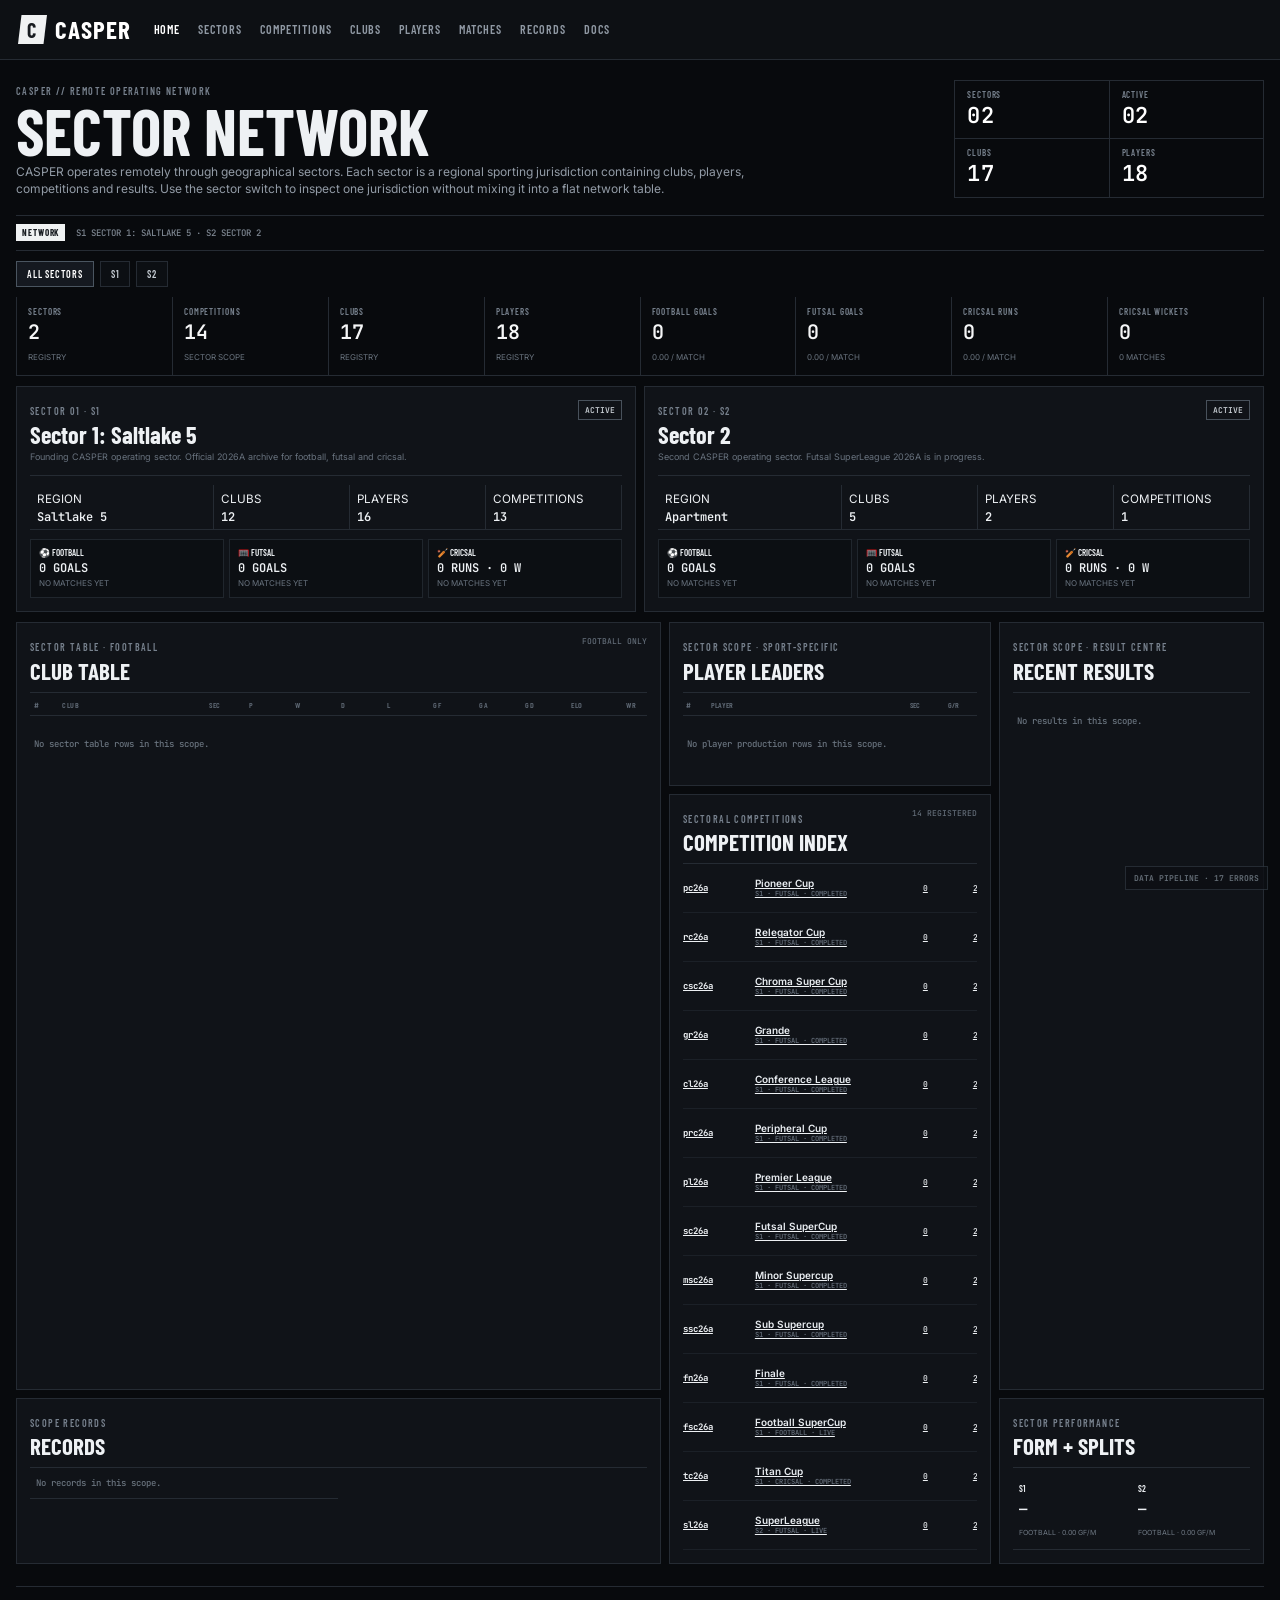
==== index.html @ 161b7ed0 "Fix 17 player-ID validation errors and parse official CSN competition blocks" ====
<!doctype html>
<html lang="en">
<head>
  <meta charset="utf-8">
  <meta name="viewport" content="width=device-width,initial-scale=1">
  <title>CASPER — Sector Network</title>
  <link rel="stylesheet" href="css/style.css?v=16">
  <link rel="stylesheet" href="css/responsive.css?v=5">
</head>
<body>
<header class="topbar">
  <a class="brand" href="index.html"><span class="brand-mark">C</span>CASPER</a>
  <nav>
    <a class="active" href="index.html">HOME</a>
    <a href="sectors.html">SECTORS</a>
    <a href="competitions.html">COMPETITIONS</a>
    <a href="clubs.html">CLUBS</a>
    <a href="players.html">PLAYERS</a>
    <a href="matches.html">MATCHES</a>
    <a href="records.html">RECORDS</a>
    <a href="docs.html">DOCS</a>
  </nav>
</header>
<main id="top">
  <section class="mast sector-mast">
    <div>
      <span class="eyebrow">CASPER // REMOTE OPERATING NETWORK</span>
      <h1>SECTOR NETWORK</h1>
      <p>CASPER operates remotely through geographical sectors. Each sector is a regional sporting jurisdiction containing clubs, players, competitions and results. Use the sector switch to inspect one jurisdiction without mixing it into a flat network table.</p>
    </div>
    <div class="mast-grid">
      <span>SECTORS<strong>00</strong></span>
      <span>ACTIVE<strong>00</strong></span>
      <span>CLUBS<strong>00</strong></span>
      <span>PLAYERS<strong>00</strong></span>
    </div>
  </section>
  <section class="ticker"><b>NETWORK</b><span id="ticker-copy">Loading sectors…</span></section>
  <div class="chip-row" id="sector-switch"></div>
  <section class="stats"></section>
  <section class="sector-grid" id="sectors"></section>
  <section class="data-grid">
    <article class="box mega" id="clubs">
      <header>
        <div><small>SECTOR TABLE · FOOTBALL</small><h2>CLUB TABLE</h2></div>
        <span>FOOTBALL ONLY</span>
      </header>
      <div class="table-scroll"><div id="club-table"></div></div>
    </article>
    <article class="box players-box" id="players">
      <header><div><small>SECTOR SCOPE · SPORT-SPECIFIC</small><h2>PLAYER LEADERS</h2></div></header>
      <div id="players-list"></div>
    </article>
    <article class="box results-box" id="results">
      <header><div><small>SECTOR SCOPE · RESULT CENTRE</small><h2>RECENT RESULTS</h2></div></header>
      <div id="results-list"></div>
    </article>
    <article class="box wide" id="competitions">
      <header>
        <div><small>SECTORAL COMPETITIONS</small><h2>COMPETITION INDEX</h2></div>
        <span id="competition-count">REGISTRY</span>
      </header>
      <div class="comp-list"><div id="competition-list"></div></div>
    </article>
    <article class="box record-box" id="records">
      <header><div><small>SCOPE RECORDS</small><h2>RECORDS</h2></div></header>
      <div class="record-list" id="record-list"></div>
    </article>
    <article class="box form-box" id="form">
      <header><div><small>SECTOR PERFORMANCE</small><h2>FORM + SPLITS</h2></div></header>
      <div class="form-grid" id="form-list"></div>
    </article>
  </section>
</main>
<footer class="site-footer">
  <b>CASPER</b>
  <span>Competitive Athletics &amp; Sports Promotion</span>
  <span>REMOTE SECTOR NETWORK · 2026A OFFICIAL CSN</span>
</footer>
<script src="js/data.js?v=17"></script>
<script src="js/app.js?v=17"></script>
</body>
</html>
---- css/style.css ----
@import url('https://fonts.googleapis.com/css2?family=Barlow+Condensed:wght@500;600;700&family=Inter:wght@400;500;600;700&family=JetBrains+Mono:wght@500;600&display=swap');
:root{--bg:#080a0d;--panel:#101318;--panel2:#0c0f13;--line:#252b33;--line2:#1b2027;--text:#eef1f4;--muted:#77818d;--paper:#f0f2f3;--ink:#171b20;--paperline:#d6dbe0}*{box-sizing:border-box}html{scroll-behavior:smooth;overflow-x:hidden}body{margin:0;background:var(--bg);color:var(--text);font:14px/1.45 Inter,Arial,sans-serif;overflow-x:hidden}a{color:inherit}.topbar{position:sticky;top:0;z-index:100;height:60px;background:#0d1014;border-bottom:1px solid var(--line);display:flex;align-items:center;padding:0 18px;gap:22px}.brand{display:flex;align-items:center;gap:8px;text-decoration:none;color:#fff;font:700 25px/.9 'Barlow Condensed';letter-spacing:.05em;white-space:nowrap}.brand-mark{display:grid;place-items:center;width:29px;height:29px;background:var(--paper);color:var(--ink);font:700 20px/.9 'Barlow Condensed';clip-path:polygon(12% 0,100% 0,88% 100%,0 100%)}.topbar nav{display:flex;gap:18px;min-width:0;overflow:auto;scrollbar-width:none}.topbar nav::-webkit-scrollbar{display:none}.topbar nav a{color:#8f98a3;text-decoration:none;font:600 12px/.9 'Barlow Condensed';letter-spacing:.08em;white-space:nowrap}.topbar nav a:hover,.topbar nav a.active{color:#fff}main,.site-footer{width:calc(100% - 32px);max-width:1600px;margin:0 auto}.mast{display:grid;grid-template-columns:minmax(0,1fr) 310px;gap:18px;padding:20px 0 17px;border-bottom:1px solid var(--line)}.eyebrow,.mast small,.box header small,.sector-card header small{font:600 10px/1 'Barlow Condensed';letter-spacing:.14em;color:var(--muted)}.mast h1{margin:5px 0;font:700 clamp(43px,5vw,70px)/.82 'Barlow Condensed'}.mast p{margin:0;color:#929ba6;max-width:780px;font-size:12px}.mast-grid{display:grid;grid-template-columns:1fr 1fr;border-left:1px solid var(--line);border-top:1px solid var(--line)}.mast-grid span{padding:9px 12px;border-right:1px solid var(--line);border-bottom:1px solid var(--line);font:600 9px/1.1 'Barlow Condensed';letter-spacing:.1em;color:var(--muted)}.mast-grid strong{display:block;margin-top:5px;color:#fff;font:600 22px/1 JetBrains Mono}.ticker{height:35px;display:flex;align-items:center;gap:11px;overflow:hidden;white-space:nowrap;border-bottom:1px solid var(--line);color:#7e8792;font:500 9px JetBrains Mono}.ticker b{background:var(--paper);color:var(--ink);padding:4px 6px;font:700 9px/1 'Barlow Condensed';letter-spacing:.1em}.ticker strong{color:#e7eaed}.stats{display:grid;grid-template-columns:repeat(8,minmax(0,1fr));border-left:1px solid var(--line);border-bottom:1px solid var(--line)}.stats div{min-width:0;padding:10px 11px;border-right:1px solid var(--line)}.stats small{display:block;color:var(--muted);font:600 9px/1 'Barlow Condensed';letter-spacing:.1em}.stats strong{display:block;margin:6px 0 3px;color:#f5f6f7;font:600 20px/1 JetBrains Mono;white-space:nowrap}.stats span{color:#69737e;font-size:8px;white-space:nowrap}.sector-grid{display:grid;grid-template-columns:repeat(2,minmax(0,1fr));gap:8px;margin:10px 0}.sector-card{background:var(--panel);border:1px solid var(--line);padding:13px;min-width:0}.sector-card header,.box header{display:flex;justify-content:space-between;align-items:flex-start;gap:10px;border-bottom:1px solid var(--line);padding-bottom:9px}.sector-card h2,.box h2{margin:3px 0 0;font:700 24px/1 'Barlow Condensed'}.sector-card p{margin:3px 0;color:#68727e;font-size:9px}.live{font:600 8px/1 JetBrains Mono;padding:5px 6px;border:1px solid #48515b;color:#cbd1d7;white-space:nowrap}.sector-meta{display:grid;grid-template-columns:1.35fr repeat(3,1fr);margin:9px 0;border-bottom:1px solid var(--line)}.sector-meta span{padding:6px 7px;border-right:1px solid var(--line);min-width:0}.sector-meta small{display:block}.sector-meta strong{display:block;margin-top:3px;font:600 12px/1 JetBrains Mono;white-space:nowrap}.sport-split{display:grid;grid-template-columns:repeat(3,minmax(0,1fr));gap:5px}.sport-split div{min-width:0;padding:8px;background:var(--panel2);border:1px solid #20262d}.sport-split b{display:block;font:600 9px/1 'Barlow Condensed'}.sport-split strong{display:block;margin:5px 0 3px;font:600 12px/1.05 JetBrains Mono;white-space:nowrap}.sport-split span{display:block;color:#68727e;font-size:8px;white-space:nowrap}.data-grid{display:grid;grid-template-columns:minmax(0,1.9fr) minmax(300px,.95fr) minmax(250px,.78fr);grid-template-areas:'clubs players results' 'clubs comps results' 'records comps form';gap:8px;margin-top:8px}.box{background:var(--panel);border:1px solid var(--line);padding:13px;min-width:0}.box h2{font-size:23px}.box header>span{color:#626c77;font:500 8px JetBrains Mono;text-align:right;white-space:nowrap}.box.mega{grid-area:clubs}.players-box{grid-area:players}.results-box{grid-area:results}.box.wide{grid-area:comps}.record-box{grid-area:records}.form-box{grid-area:form}.table-scroll{width:100%;overflow:auto}.club-head,.club-row{display:grid;grid-template-columns:28px minmax(120px,1.8fr) 42px repeat(6,minmax(34px,.55fr)) minmax(48px,.7fr) minmax(50px,.7fr);align-items:center}.club-head{padding:8px 4px 6px;color:#606a76;font:600 8px/1 'Barlow Condensed';letter-spacing:.08em;border-bottom:1px solid var(--line)}.club-row{min-height:43px;border-bottom:1px solid var(--line2);font:500 9px/1 JetBrains Mono}.club-row strong{font:600 11px Inter;color:#e9edf1}.club-row .form{font:600 8px JetBrains Mono;letter-spacing:1px}.player-head,.player-row{display:grid;grid-template-columns:25px minmax(95px,1fr) 38px 48px 42px 46px 38px;align-items:center}.player-head{padding:8px 3px 6px;color:#606a76;font:600 8px/1 'Barlow Condensed';border-bottom:1px solid var(--line)}.player-row{min-height:47px;border-bottom:1px solid var(--line2);font:500 8px JetBrains Mono}.player-row strong{display:block;color:#e9edf1;font:600 10px/1.05 Inter}.player-row small{display:block;margin-top:2px;color:#68727e;font-size:7px}.result{display:grid;grid-template-columns:48px minmax(48px,1fr) 48px 31px 19px;align-items:center;min-height:54px;border-bottom:1px solid var(--line2);gap:3px}.result small{font-size:7px;line-height:1.2}.result strong{font:600 9px/1.2 JetBrains Mono}.result b{font:600 11px/1 JetBrains Mono;text-align:right;white-space:nowrap}.result em{font-style:normal;font-size:12px;text-align:right}.comp-list{overflow:auto}.comp-row{display:grid;grid-template-columns:72px minmax(170px,1fr) 50px 65px 65px;align-items:center;min-height:49px;border-bottom:1px solid var(--line2);font:500 8px JetBrains Mono}.comp-row b{font-size:9px}.comp-row div strong{display:block;color:#e9edf1;font:600 10px Inter}.comp-row div small{display:block;color:#68727e;font-size:7px}.record-list,.form-grid{display:grid;grid-template-columns:repeat(2,minmax(0,1fr))}.record-list div,.form-grid div{padding:9px 6px;border-bottom:1px solid var(--line)}.record-list small,.record-list b,.record-list span{display:block}.record-list small{font-size:7px}.record-list b{margin:3px 0;font:600 17px/1 JetBrains Mono}.record-list span,.form-grid span{color:#6e7883;font-size:7px}.form-grid b{font:600 9px/1 'Barlow Condensed'}.form-grid strong{display:block;margin:4px 0;font:600 14px/1 JetBrains Mono;letter-spacing:1px}.site-footer{margin-top:22px;padding:16px 0;border-top:1px solid var(--line);display:flex;gap:20px;color:#68727e;font-size:8px}.site-footer b{color:#eef1f4}.data-error{margin:10px 0;padding:10px;background:#271714;border:1px solid #5a3128;color:#e0aaa0;font:600 9px JetBrains Mono}.data-health{position:fixed;right:12px;bottom:10px;z-index:90;background:#0d1014;border:1px solid #2b333b;padding:6px 8px;color:#7e8994;font:600 8px JetBrains Mono;opacity:.8}
.directory{display:grid;gap:6px;margin-top:10px}.directory-card{display:block;text-decoration:none;background:var(--panel);border:1px solid var(--line);padding:17px}.directory-card:hover,.list-row:hover{background:#151920;border-color:#39414a}.directory-kicker{color:#707b86;font:600 9px 'Barlow Condensed';letter-spacing:.12em}.directory-card h2{margin:5px 0;font:700 30px/1 'Barlow Condensed'}.directory-card p{margin:0;color:#727c87;font-size:10px}.directory-meta{display:grid;grid-template-columns:repeat(4,1fr);margin-top:15px;border-top:1px solid var(--line)}.directory-meta b{padding:9px 7px;border-right:1px solid var(--line);font:600 15px JetBrains Mono}.directory-meta small{display:block;margin-top:3px;color:#68727e;font:600 8px 'Barlow Condensed'}.list-row{display:grid;grid-template-columns:90px minmax(180px,2fr) minmax(150px,1fr) 80px;align-items:center;min-height:58px;padding:0 13px;background:var(--panel);border:1px solid var(--line);text-decoration:none;gap:12px}.list-row b{font:600 10px JetBrains Mono;color:#c8ced4}.list-row strong{font:600 13px Inter}.list-row span,.list-row small{color:#717b86;font:500 9px JetBrains Mono}.list-row small{text-align:right}.detail-grid{display:grid;grid-template-columns:repeat(3,minmax(0,1fr));gap:8px;margin-top:10px}.detail-grid .box{min-height:190px}.mini-link{display:flex;align-items:center;gap:10px;padding:9px 0;border-bottom:1px solid var(--line2);text-decoration:none;color:#bfc6cd;font-size:10px}.mini-link:hover{color:#fff}.mini-link b{font:600 9px JetBrains Mono;color:#727d88;min-width:42px}.docs-body{background:#eef0f2;color:#171b20}.docs-topbar{background:#0d1014}.docs-shell{display:grid;grid-template-columns:235px minmax(0,980px);max-width:1215px;margin:auto}.docs-sidebar{position:sticky;top:60px;height:calc(100vh - 60px);overflow:auto;padding:20px 14px 26px 0;border-right:1px solid var(--paperline)}.side-label{padding:0 9px 8px;color:#6d7782;font:700 9px/1 'Barlow Condensed';letter-spacing:.15em}.doclink{display:block;padding:7px 9px;border-left:3px solid transparent;color:#20262c;text-decoration:none;font-size:10px;font-weight:600}.doclink:hover,.doclink.active{background:#e1e5e8;border-left-color:#15191d}.doclink small{display:block;margin-top:2px;color:#7a838d;font:400 7px JetBrains Mono}.docs-content{min-height:calc(100vh - 60px);padding:34px 48px 65px;background:#fff}.doc-head{border-bottom:2px solid #15191d;padding-bottom:18px;margin-bottom:20px}.doc-kicker{color:#68727d;font:700 9px/1 'Barlow Condensed';letter-spacing:.16em}.doc-head h1{margin:7px 0;font:700 47px/.9 'Barlow Condensed'}.doc-head p{margin:0;color:#707983;max-width:760px;font-size:11px}.status{padding:8px 11px;margin-bottom:18px;background:#eef1f2;border-left:3px solid #626d77;color:#4d5862;font-size:9px}.error{padding:13px;background:#f3e8e5;border-left:3px solid #9c5d4a;color:#60382d;font-size:10px}.markdown{font-size:12px;color:#20252a}.markdown h1,.markdown h2,.markdown h3,.markdown h4{font-family:'Barlow Condensed';line-height:1.05}.markdown h1{font-size:35px;border-bottom:1px solid var(--paperline);padding-bottom:8px}.markdown h2{font-size:27px;border-bottom:1px solid var(--paperline);padding-bottom:6px;margin-top:32px}.markdown h3{font-size:20px;margin-top:23px}.markdown p{margin:9px 0}.markdown a{color:#3d566d;font-weight:600}.markdown ul,.markdown ol{padding-left:23px}.markdown li{margin:3px 0}.markdown blockquote{margin:14px 0;padding:8px 13px;border-left:4px solid #6b757e;background:#f2f4f5;color:#535e68}.markdown code{font:11px JetBrains Mono;background:#e8ebed;padding:2px 4px}.markdown pre{background:#0e1216;color:#e8ecef;border:1px solid #252d35;padding:15px;overflow:auto}.markdown pre code{background:none;padding:0;color:inherit}.markdown table{width:100%;border-collapse:collapse;margin:16px 0;font-size:11px}.markdown th{text-align:left;background:#e8ebed;font:700 8px 'Barlow Condensed';letter-spacing:.08em}.markdown th,.markdown td{padding:7px 9px;border:1px solid var(--paperline);vertical-align:top}
.competition-directory{margin-top:10px}.competition-shell{display:grid;gap:8px}.comp-stats{display:grid;grid-template-columns:repeat(5,minmax(0,1fr));border-left:1px solid var(--line);border-top:1px solid var(--line);background:var(--panel)}.comp-stat{padding:12px;border-right:1px solid var(--line);border-bottom:1px solid var(--line);min-width:0}.comp-stat small{display:block;color:var(--muted);font:600 9px/1 'Barlow Condensed';letter-spacing:.12em}.comp-stat strong{display:block;margin:7px 0 3px;font:600 22px/1 JetBrains Mono;color:#f4f5f6}.comp-stat span{display:block;color:#69737e;font-size:8px}.comp-main{display:grid;grid-template-columns:minmax(0,1.7fr) minmax(300px,.9fr);grid-template-areas:'results side' 'participants stage';gap:8px}.comp-results{grid-area:results}.comp-side{grid-area:side}.comp-participants{grid-area:participants}.comp-stage{grid-area:stage}.comp-match{display:grid;grid-template-columns:44px minmax(0,1fr) 130px;align-items:center;gap:12px;min-height:70px;border-bottom:1px solid var(--line2);text-decoration:none}.comp-match:hover{background:#151920}.comp-match>span{font:600 8px JetBrains Mono;color:#69737e}.comp-match div{display:grid;grid-template-columns:minmax(0,1fr) 70px minmax(0,1fr);align-items:center;gap:10px}.comp-match b{font-size:11px}.comp-match b:last-child{text-align:right}.comp-match em{font:600 13px JetBrains Mono;text-align:center;font-style:normal}.comp-match small{color:#69737e;font:500 8px JetBrains Mono;text-align:right}.comp-meta{display:grid;grid-template-columns:1fr 1fr;margin-top:10px;border-top:1px solid var(--line)}.comp-meta span{padding:9px 7px;border-right:1px solid var(--line);border-bottom:1px solid var(--line);color:#68727e;font:600 8px 'Barlow Condensed';letter-spacing:.08em}.comp-meta b{display:block;margin-top:5px;color:#edf0f2;font:600 10px JetBrains Mono;letter-spacing:0}.comp-meta a{text-decoration:none}.comp-meta a:hover{color:#fff;text-decoration:underline}.comp-stage p{color:#747e89;font-size:9px;margin:13px 0 0}.stage-line{display:flex;align-items:center;gap:9px;margin-top:12px;overflow:auto;white-space:nowrap}.stage-line b{padding:7px 9px;border:1px solid #303740;background:var(--panel2);font:600 9px JetBrains Mono}.stage-line span{color:#66717c}.empty-state{padding:22px 4px;color:#69737e;font:500 9px JetBrains Mono}
@media(max-width:1050px){.stats{grid-template-columns:repeat(4,minmax(0,1fr))}.data-grid{grid-template-columns:minmax(0,1.65fr) minmax(250px,1fr);grid-template-areas:'clubs players' 'clubs results' 'comps comps' 'records form'}.docs-shell{grid-template-columns:210px minmax(0,1fr)}.comp-stats{grid-template-columns:repeat(3,1fr)}.comp-main{grid-template-columns:1fr;grid-template-areas:'results' 'side' 'participants' 'stage'}}@media(max-width:720px){main,.site-footer{width:calc(100% - 18px)}.topbar{height:56px;padding:0 10px;gap:12px}.topbar nav{gap:12px}.brand{font-size:23px}.mast{display:block;padding-top:19px}.mast-grid{margin-top:15px}.stats{grid-template-columns:repeat(2,minmax(0,1fr))}.sector-grid{grid-template-columns:1fr}.sector-meta{grid-template-columns:1fr 1fr}.sport-split{grid-template-columns:1fr}.data-grid{grid-template-columns:1fr;grid-template-areas:'clubs' 'players' 'results' 'comps' 'records' 'form'}.club-head,.club-row{min-width:690px}.comp-row{min-width:500px}.site-footer{display:block}.site-footer span{display:block;margin-top:6px}.docs-shell{display:block}.docs-sidebar{position:relative;top:auto;height:auto;border-right:0;border-bottom:1px solid var(--paperline);padding:9px;display:flex;white-space:nowrap;overflow:auto}.side-label{display:none}.doclink{display:inline-block;border-left:0;border-bottom:3px solid transparent}.doclink:hover,.doclink.active{border-left:0;border-bottom-color:#15191d}.docs-content{padding:25px 17px 55px}.doc-head h1{font-size:41px}.list-row{grid-template-columns:65px minmax(150px,1fr);padding:9px 10px}.list-row span,.list-row small{grid-column:2;text-align:left}.detail-grid{grid-template-columns:1fr}.directory-meta{grid-template-columns:repeat(2,1fr)}.comp-stats{grid-template-columns:repeat(2,1fr)}.comp-match{grid-template-columns:38px minmax(0,1fr);gap:7px;padding:9px 0}.comp-match small{grid-column:2;text-align:left}.comp-match div{grid-template-columns:minmax(0,1fr) 58px minmax(0,1fr);gap:6px}.comp-match b{font-size:10px}.comp-meta{grid-template-columns:1fr 1fr}}
---- css/responsive.css ----
html,body{overflow-x:visible}
/* CASPER responsive layout — tables scroll inside their box instead of stretching the page. */
main,.site-footer,main>*,.mast,.data-grid,.data-grid>*,.detail-grid,.detail-grid>*,.competition-shell,.comp-main,.comp-main>*,.box,.table-scroll,.comp-list{min-width:0}
.stats{grid-template-columns:repeat(auto-fit,minmax(112px,1fr))}
.stats div,.stats small,.stats strong,.stats span{min-width:0;overflow:hidden;text-overflow:ellipsis}
.sector-grid{grid-template-columns:repeat(2,minmax(0,1fr))}
.detail-grid{grid-template-columns:repeat(auto-fit,minmax(min(100%,260px),1fr))}
.data-grid{grid-template-columns:minmax(0,1.9fr) minmax(0,.95fr) minmax(0,.78fr)}
.table-scroll,.comp-list,#players-list,#results-list,#club-table{width:100%;max-width:100%;min-width:0;overflow-x:auto}
.club-head,.club-row{grid-template-columns:28px minmax(90px,1.6fr) 40px repeat(7,minmax(28px,.5fr)) minmax(40px,.6fr) minmax(40px,.6fr) minmax(58px,.7fr);width:100%;min-width:720px}
.player-head,.player-row{grid-template-columns:25px minmax(80px,1fr) 38px 40px 40px 36px 36px;width:100%;min-width:420px}
.comp-row{grid-template-columns:72px minmax(0,1fr) 50px 65px 65px;min-width:420px}
.chip-row,.filter-bar{display:flex;flex-wrap:wrap;gap:6px;align-items:center;margin:10px 0;min-width:0}
.chip,button.chip{appearance:none;display:inline-flex;align-items:center;background:var(--panel2);border:1px solid var(--line);color:#c5ccd3;padding:7px 10px;font:600 10px/1 'Barlow Condensed';letter-spacing:.08em;text-decoration:none;cursor:pointer}
.chip.active,.chip:hover{background:#151920;border-color:#4a5560;color:#fff}
.filter-bar input,#filter{width:100%;min-width:0;padding:11px;background:#0c0f13;border:1px solid #252b33;color:#fff;font:500 10px JetBrains Mono;outline:0}
.topbar .search{margin-left:auto;flex:0 0 auto}
.sector-card h2 a{text-decoration:none}
@media(max-width:1050px){
  .mast{grid-template-columns:minmax(0,1fr) minmax(0,280px)}
  .data-grid{grid-template-columns:minmax(0,1.55fr) minmax(0,1fr);grid-template-areas:'clubs players' 'clubs results' 'comps comps' 'records form'}
  .stats{grid-template-columns:repeat(4,minmax(0,1fr))}
}
@media(max-width:720px){
  .mast{display:block}
  .mast-grid{margin-top:14px}
  .stats{grid-template-columns:repeat(2,minmax(0,1fr))}
  .data-grid{grid-template-columns:minmax(0,1fr);grid-template-areas:'clubs' 'players' 'results' 'comps' 'records' 'form'}
  .sector-grid,.detail-grid{grid-template-columns:minmax(0,1fr)}
  .list-row{grid-template-columns:65px minmax(0,1fr);padding:9px 10px}
  .list-row span,.list-row small{grid-column:2;text-align:left}
}
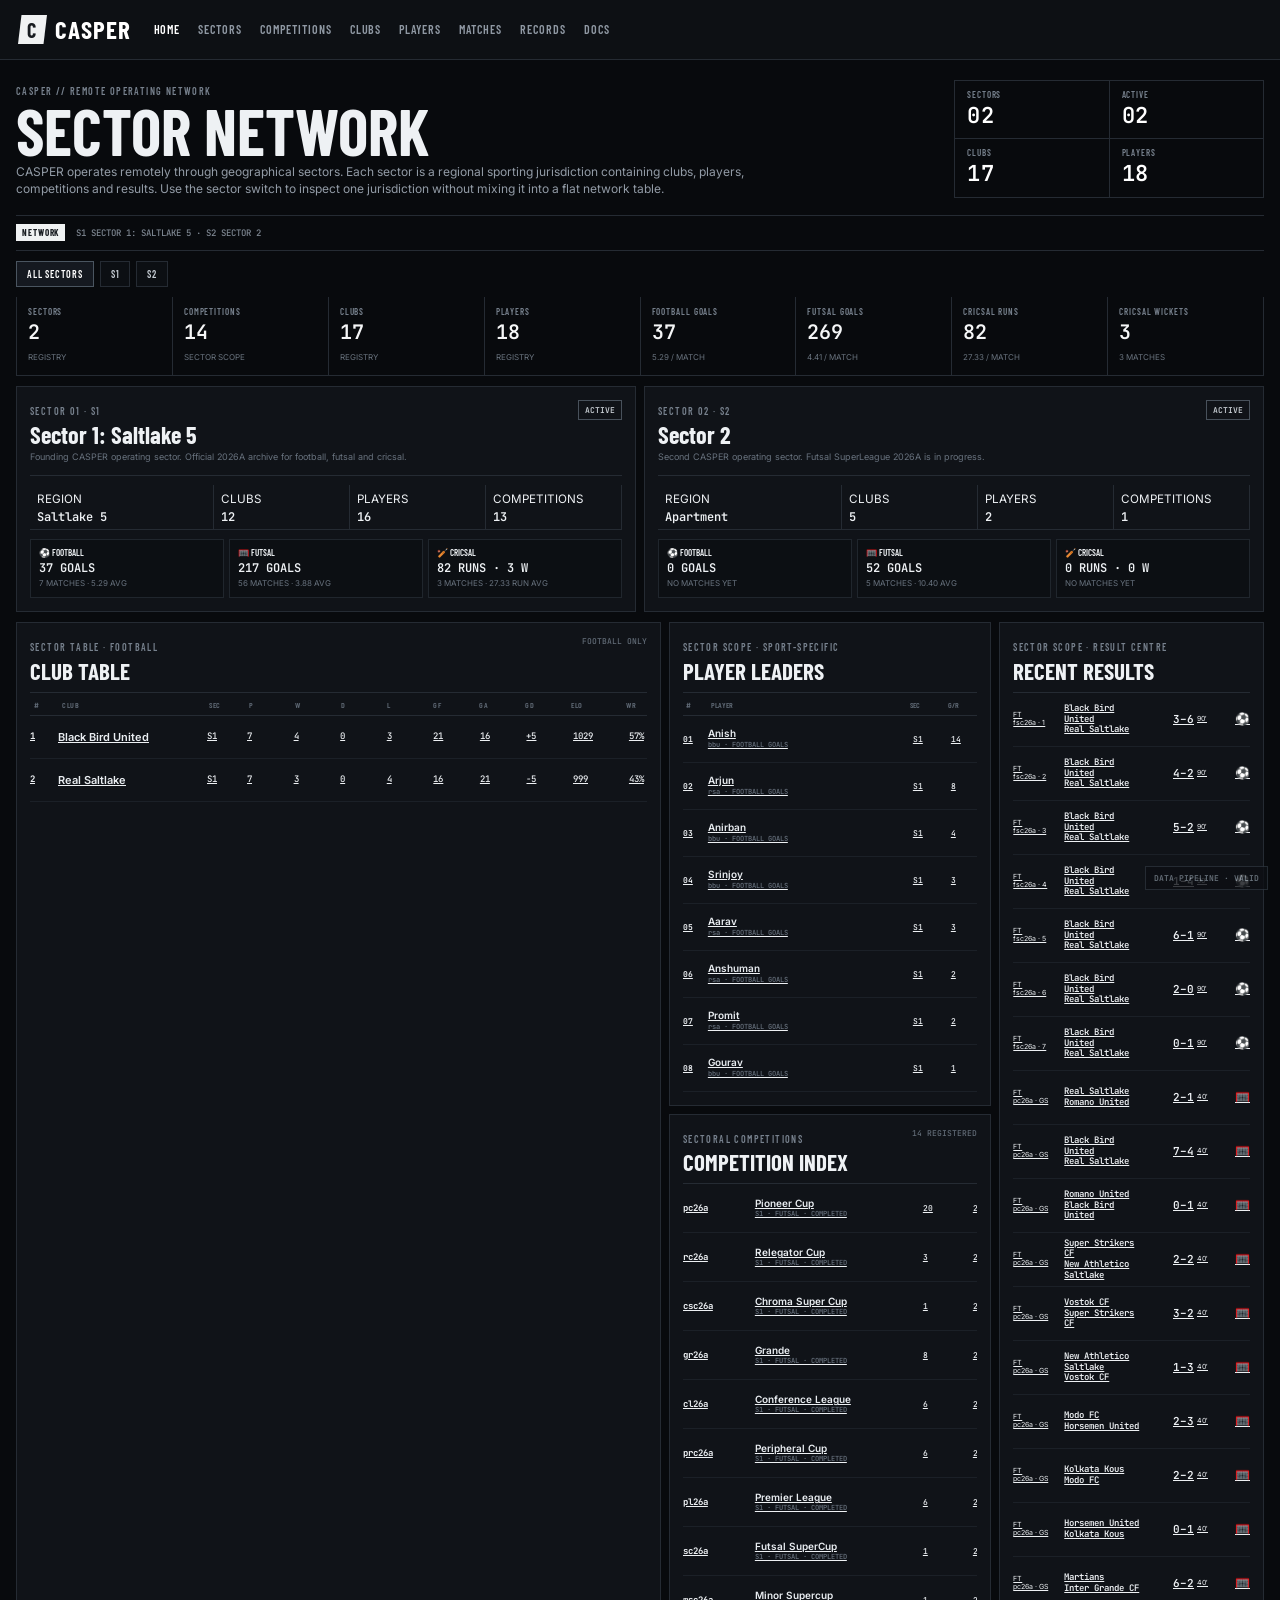
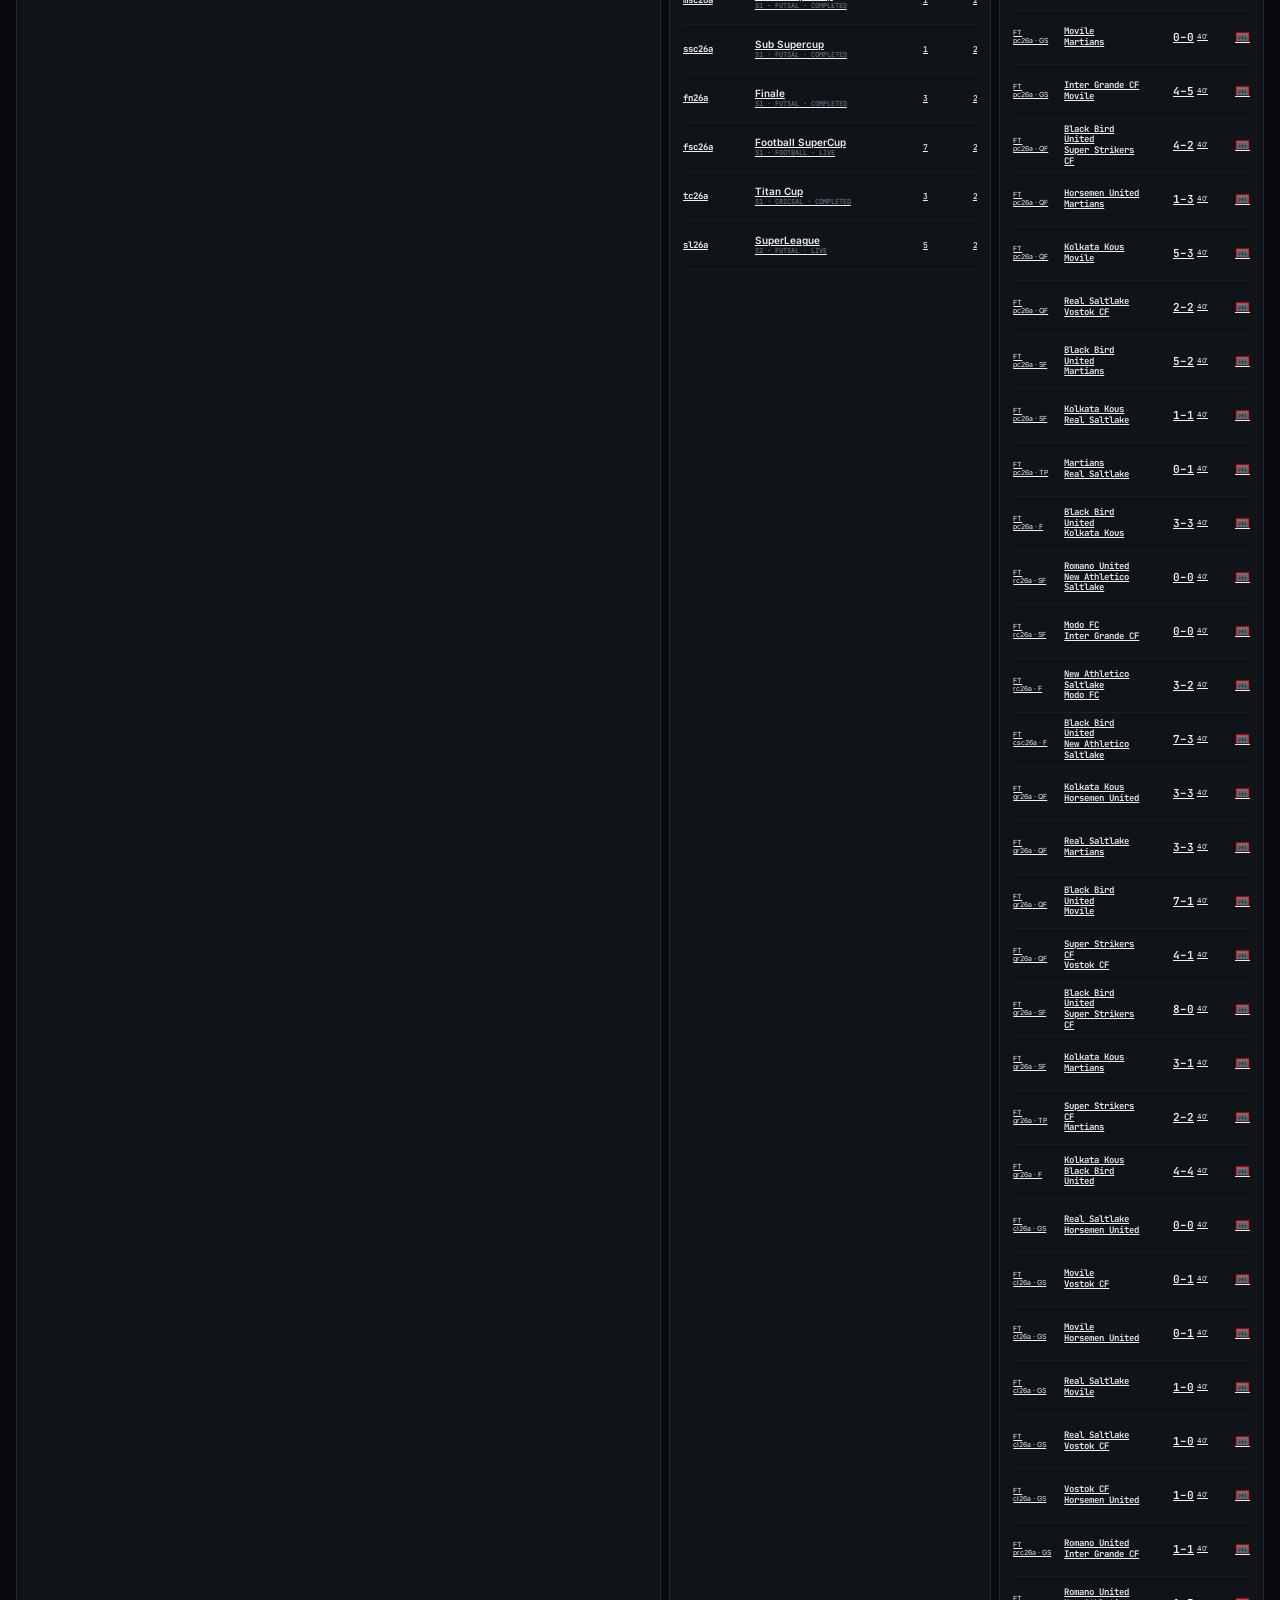
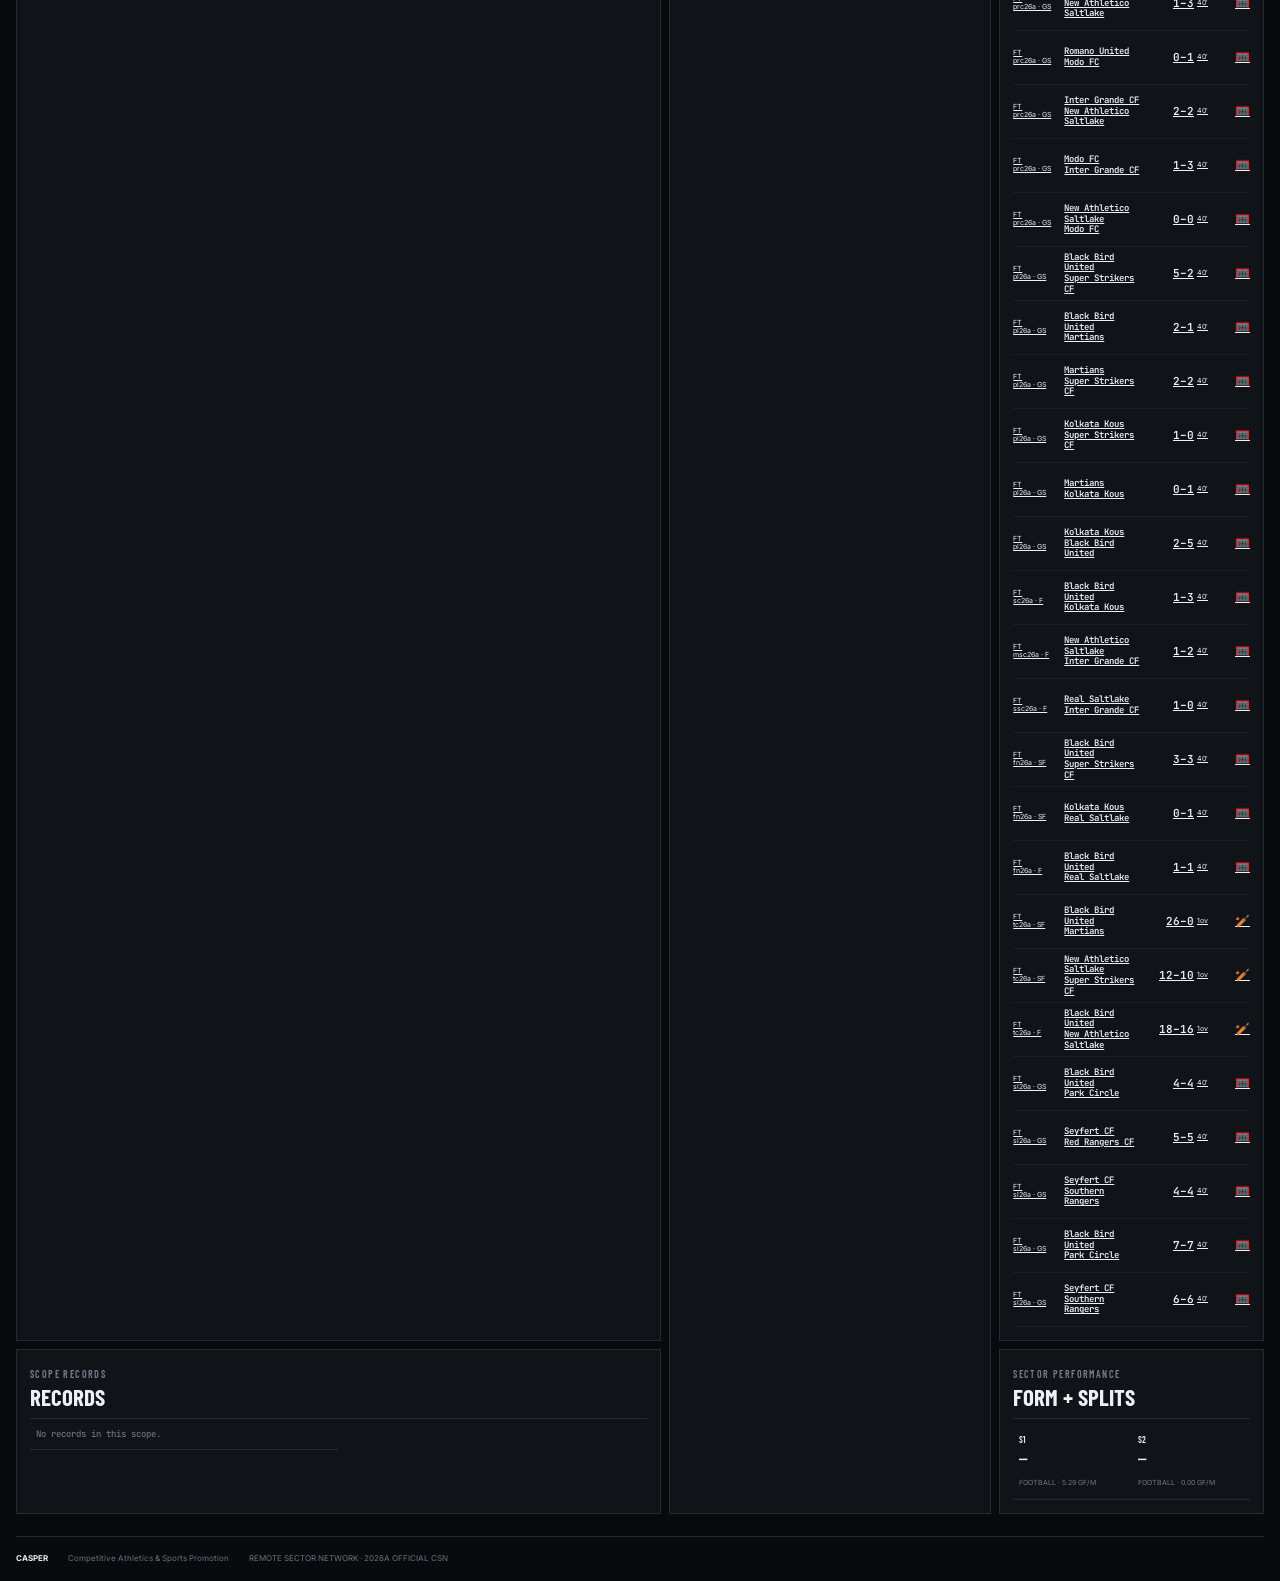
==== commit cc7abd69: "Load official CSN ledgers and derive football/futsal/cricsal totals" ====
--- a/index.html
+++ b/index.html
@@ -77,7 +77,8 @@
   <span>Competitive Athletics &amp; Sports Promotion</span>
   <span>REMOTE SECTOR NETWORK · 2026A OFFICIAL CSN</span>
 </footer>
-<script src="js/data.js?v=17"></script>
-<script src="js/app.js?v=17"></script>
+<script src="js/csn.js?v=18"></script>
+<script src="js/data.js?v=18"></script>
+<script src="js/app.js?v=18"></script>
 </body>
 </html>
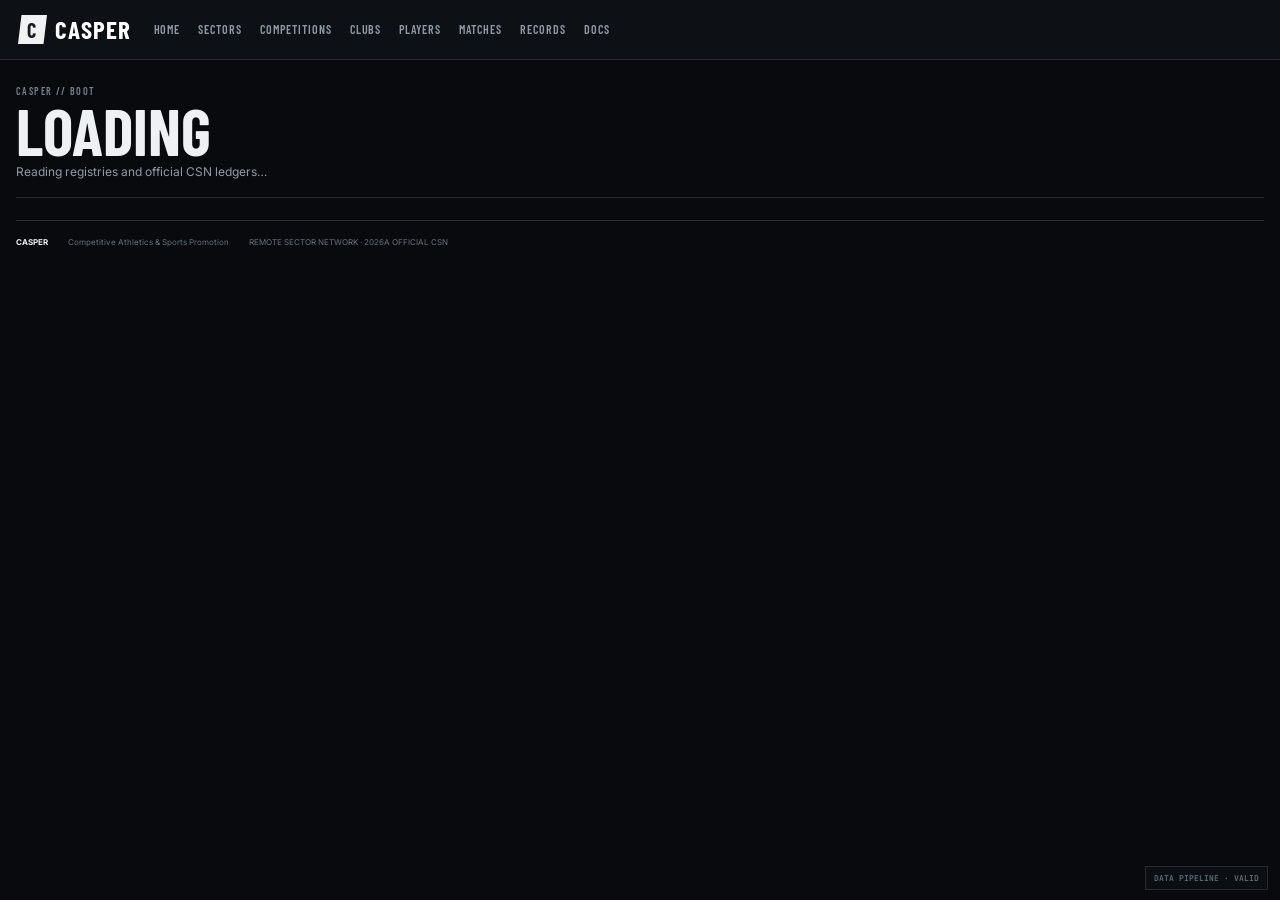
==== commit 8b0d7603: "Add SPA hash router, redirects, and application shell" ====
--- a/index.html
+++ b/index.html
@@ -4,81 +4,37 @@
   <meta charset="utf-8">
   <meta name="viewport" content="width=device-width,initial-scale=1">
   <title>CASPER — Sector Network</title>
-  <link rel="stylesheet" href="css/style.css?v=16">
-  <link rel="stylesheet" href="css/responsive.css?v=5">
+  <link rel="stylesheet" href="css/style.css?v=spa1">
+  <link rel="stylesheet" href="css/responsive.css?v=spa1">
 </head>
 <body>
 <header class="topbar">
-  <a class="brand" href="index.html"><span class="brand-mark">C</span>CASPER</a>
+  <a class="brand" href="#/"><span class="brand-mark">C</span>CASPER</a>
   <nav>
-    <a class="active" href="index.html">HOME</a>
-    <a href="sectors.html">SECTORS</a>
-    <a href="competitions.html">COMPETITIONS</a>
-    <a href="clubs.html">CLUBS</a>
-    <a href="players.html">PLAYERS</a>
-    <a href="matches.html">MATCHES</a>
-    <a href="records.html">RECORDS</a>
-    <a href="docs.html">DOCS</a>
+    <a data-nav="home" href="#/">HOME</a>
+    <a data-nav="sectors" href="#/sectors">SECTORS</a>
+    <a data-nav="competitions" href="#/competitions">COMPETITIONS</a>
+    <a data-nav="clubs" href="#/clubs">CLUBS</a>
+    <a data-nav="players" href="#/players">PLAYERS</a>
+    <a data-nav="matches" href="#/matches">MATCHES</a>
+    <a data-nav="records" href="#/records">RECORDS</a>
+    <a data-nav="docs" href="#/docs">DOCS</a>
   </nav>
 </header>
-<main id="top">
-  <section class="mast sector-mast">
-    <div>
-      <span class="eyebrow">CASPER // REMOTE OPERATING NETWORK</span>
-      <h1>SECTOR NETWORK</h1>
-      <p>CASPER operates remotely through geographical sectors. Each sector is a regional sporting jurisdiction containing clubs, players, competitions and results. Use the sector switch to inspect one jurisdiction without mixing it into a flat network table.</p>
-    </div>
-    <div class="mast-grid">
-      <span>SECTORS<strong>00</strong></span>
-      <span>ACTIVE<strong>00</strong></span>
-      <span>CLUBS<strong>00</strong></span>
-      <span>PLAYERS<strong>00</strong></span>
-    </div>
-  </section>
-  <section class="ticker"><b>NETWORK</b><span id="ticker-copy">Loading sectors…</span></section>
-  <div class="chip-row" id="sector-switch"></div>
-  <section class="stats"></section>
-  <section class="sector-grid" id="sectors"></section>
-  <section class="data-grid">
-    <article class="box mega" id="clubs">
-      <header>
-        <div><small>SECTOR TABLE · FOOTBALL</small><h2>CLUB TABLE</h2></div>
-        <span>FOOTBALL ONLY</span>
-      </header>
-      <div class="table-scroll"><div id="club-table"></div></div>
-    </article>
-    <article class="box players-box" id="players">
-      <header><div><small>SECTOR SCOPE · SPORT-SPECIFIC</small><h2>PLAYER LEADERS</h2></div></header>
-      <div id="players-list"></div>
-    </article>
-    <article class="box results-box" id="results">
-      <header><div><small>SECTOR SCOPE · RESULT CENTRE</small><h2>RECENT RESULTS</h2></div></header>
-      <div id="results-list"></div>
-    </article>
-    <article class="box wide" id="competitions">
-      <header>
-        <div><small>SECTORAL COMPETITIONS</small><h2>COMPETITION INDEX</h2></div>
-        <span id="competition-count">REGISTRY</span>
-      </header>
-      <div class="comp-list"><div id="competition-list"></div></div>
-    </article>
-    <article class="box record-box" id="records">
-      <header><div><small>SCOPE RECORDS</small><h2>RECORDS</h2></div></header>
-      <div class="record-list" id="record-list"></div>
-    </article>
-    <article class="box form-box" id="form">
-      <header><div><small>SECTOR PERFORMANCE</small><h2>FORM + SPLITS</h2></div></header>
-      <div class="form-grid" id="form-list"></div>
-    </article>
-  </section>
+<main id="app">
+  <section class="mast"><div><span class="eyebrow">CASPER // BOOT</span><h1>LOADING</h1><p>Reading registries and official CSN ledgers…</p></div></section>
 </main>
 <footer class="site-footer">
   <b>CASPER</b>
   <span>Competitive Athletics &amp; Sports Promotion</span>
   <span>REMOTE SECTOR NETWORK · 2026A OFFICIAL CSN</span>
 </footer>
-<script src="js/csn.js?v=18"></script>
-<script src="js/data.js?v=18"></script>
-<script src="js/app.js?v=18"></script>
+<div class="data-health" id="data-health">DATA PIPELINE · LOADING</div>
+<script src="js/csn.js?v=spa1"></script>
+<script src="js/data.js?v=spa1"></script>
+<script src="js/awards.js?v=spa1"></script>
+<script src="js/router.js?v=spa1"></script>
+<script src="js/views.js?v=spa1"></script>
+<script src="js/app.js?v=spa1"></script>
 </body>
 </html>
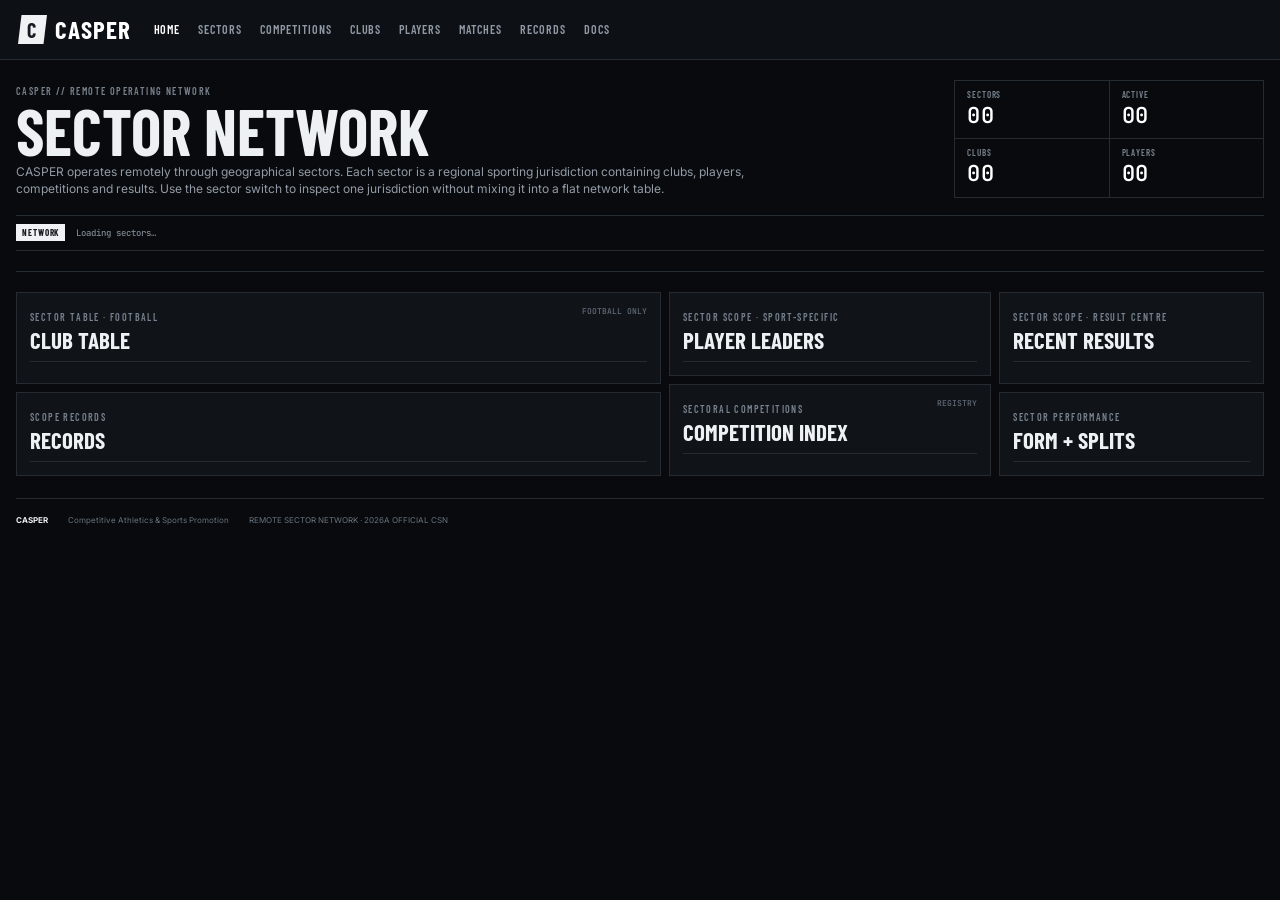
==== commit 20b27ad3: "Revert SPA routing and restore multi-page HTML site" ====
--- a/index.html
+++ b/index.html
@@ -4,37 +4,83 @@
   <meta charset="utf-8">
   <meta name="viewport" content="width=device-width,initial-scale=1">
   <title>CASPER — Sector Network</title>
-  <link rel="stylesheet" href="css/style.css?v=spa1">
-  <link rel="stylesheet" href="css/responsive.css?v=spa1">
+  <link rel="stylesheet" href="css/style.css?v=21">
+  <link rel="stylesheet" href="css/responsive.css?v=21">
 </head>
 <body>
 <header class="topbar">
-  <a class="brand" href="#/"><span class="brand-mark">C</span>CASPER</a>
+  <a class="brand" href="index.html"><span class="brand-mark">C</span>CASPER</a>
   <nav>
-    <a data-nav="home" href="#/">HOME</a>
-    <a data-nav="sectors" href="#/sectors">SECTORS</a>
-    <a data-nav="competitions" href="#/competitions">COMPETITIONS</a>
-    <a data-nav="clubs" href="#/clubs">CLUBS</a>
-    <a data-nav="players" href="#/players">PLAYERS</a>
-    <a data-nav="matches" href="#/matches">MATCHES</a>
-    <a data-nav="records" href="#/records">RECORDS</a>
-    <a data-nav="docs" href="#/docs">DOCS</a>
+    <a class="active" href="index.html">HOME</a>
+    <a href="sectors.html">SECTORS</a>
+    <a href="competitions.html">COMPETITIONS</a>
+    <a href="clubs.html">CLUBS</a>
+    <a href="players.html">PLAYERS</a>
+    <a href="matches.html">MATCHES</a>
+    <a href="records.html">RECORDS</a>
+    <a href="docs.html">DOCS</a>
   </nav>
 </header>
-<main id="app">
-  <section class="mast"><div><span class="eyebrow">CASPER // BOOT</span><h1>LOADING</h1><p>Reading registries and official CSN ledgers…</p></div></section>
+<main id="top">
+  <section class="mast sector-mast">
+    <div>
+      <span class="eyebrow">CASPER // REMOTE OPERATING NETWORK</span>
+      <h1>SECTOR NETWORK</h1>
+      <p>CASPER operates remotely through geographical sectors. Each sector is a regional sporting jurisdiction containing clubs, players, competitions and results. Use the sector switch to inspect one jurisdiction without mixing it into a flat network table.</p>
+    </div>
+    <div class="mast-grid">
+      <span>SECTORS<strong>00</strong></span>
+      <span>ACTIVE<strong>00</strong></span>
+      <span>CLUBS<strong>00</strong></span>
+      <span>PLAYERS<strong>00</strong></span>
+    </div>
+  </section>
+  <section class="ticker"><b>NETWORK</b><span id="ticker-copy">Loading sectors…</span></section>
+  <div class="chip-row" id="sector-switch"></div>
+  <section class="stats"></section>
+  <section class="sector-grid" id="sectors"></section>
+  <section class="data-grid">
+    <article class="box mega" id="clubs">
+      <header>
+        <div><small>SECTOR TABLE · FOOTBALL</small><h2>CLUB TABLE</h2></div>
+        <span>FOOTBALL ONLY</span>
+      </header>
+      <div class="table-scroll"><div id="club-table"></div></div>
+    </article>
+    <article class="box players-box" id="players">
+      <header><div><small>SECTOR SCOPE · SPORT-SPECIFIC</small><h2>PLAYER LEADERS</h2></div></header>
+      <div id="players-list"></div>
+    </article>
+    <article class="box results-box" id="results">
+      <header><div><small>SECTOR SCOPE · RESULT CENTRE</small><h2>RECENT RESULTS</h2></div></header>
+      <div id="results-list"></div>
+    </article>
+    <article class="box wide" id="competitions">
+      <header>
+        <div><small>SECTORAL COMPETITIONS</small><h2>COMPETITION INDEX</h2></div>
+        <span id="competition-count">REGISTRY</span>
+      </header>
+      <div class="comp-list"><div id="competition-list"></div></div>
+    </article>
+    <article class="box record-box" id="records">
+      <header><div><small>SCOPE RECORDS</small><h2>RECORDS</h2></div></header>
+      <div class="record-list" id="record-list"></div>
+    </article>
+    <article class="box form-box" id="form">
+      <header><div><small>SECTOR PERFORMANCE</small><h2>FORM + SPLITS</h2></div></header>
+      <div class="form-grid" id="form-list"></div>
+    </article>
+  </section>
 </main>
 <footer class="site-footer">
   <b>CASPER</b>
   <span>Competitive Athletics &amp; Sports Promotion</span>
   <span>REMOTE SECTOR NETWORK · 2026A OFFICIAL CSN</span>
 </footer>
-<div class="data-health" id="data-health">DATA PIPELINE · LOADING</div>
-<script src="js/csn.js?v=spa1"></script>
-<script src="js/data.js?v=spa1"></script>
-<script src="js/awards.js?v=spa1"></script>
-<script src="js/router.js?v=spa1"></script>
-<script src="js/views.js?v=spa1"></script>
-<script src="js/app.js?v=spa1"></script>
+<script src="js/csn.js?v=21"></script>
+<script src="js/csn-meta.js?v=21"></script>
+<script src="js/data.js?v=21"></script>
+<script src="js/awards.js?v=21"></script>
+<script src="js/app.js?v=21"></script>
 </body>
 </html>
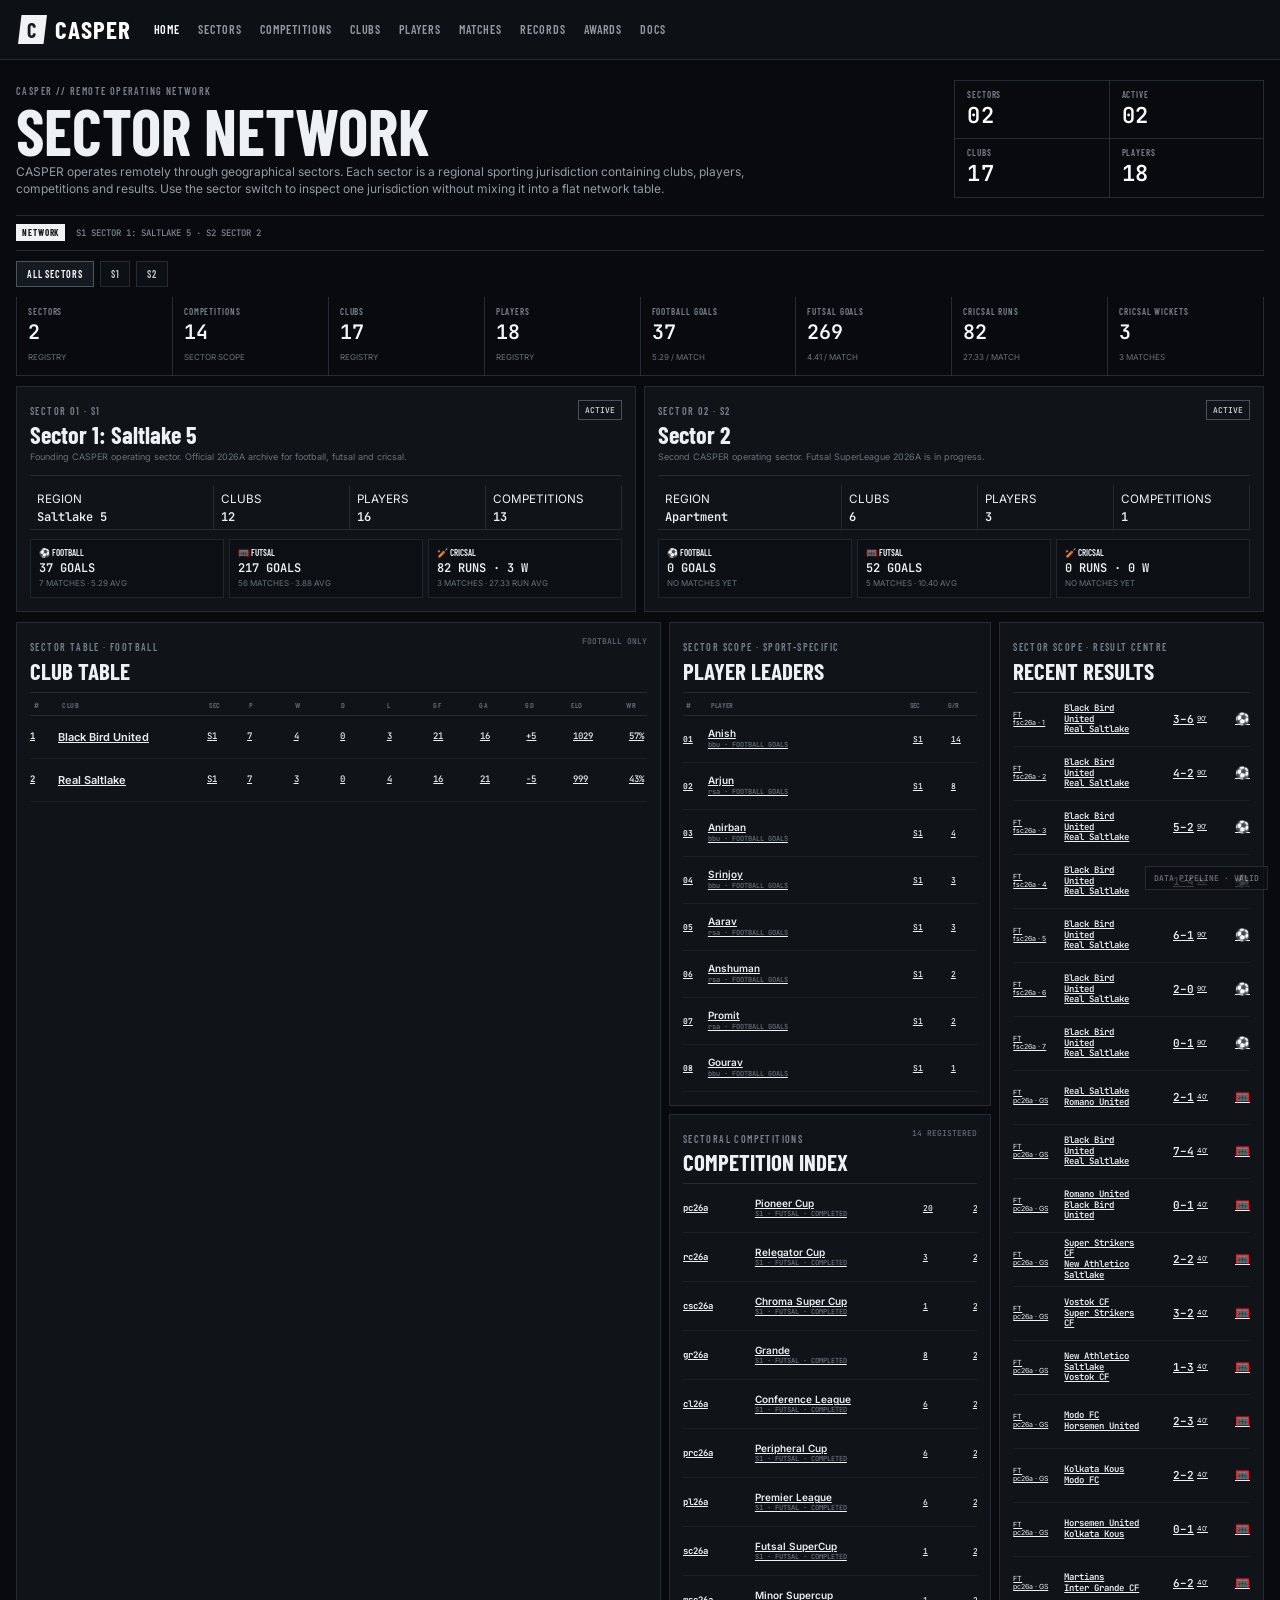
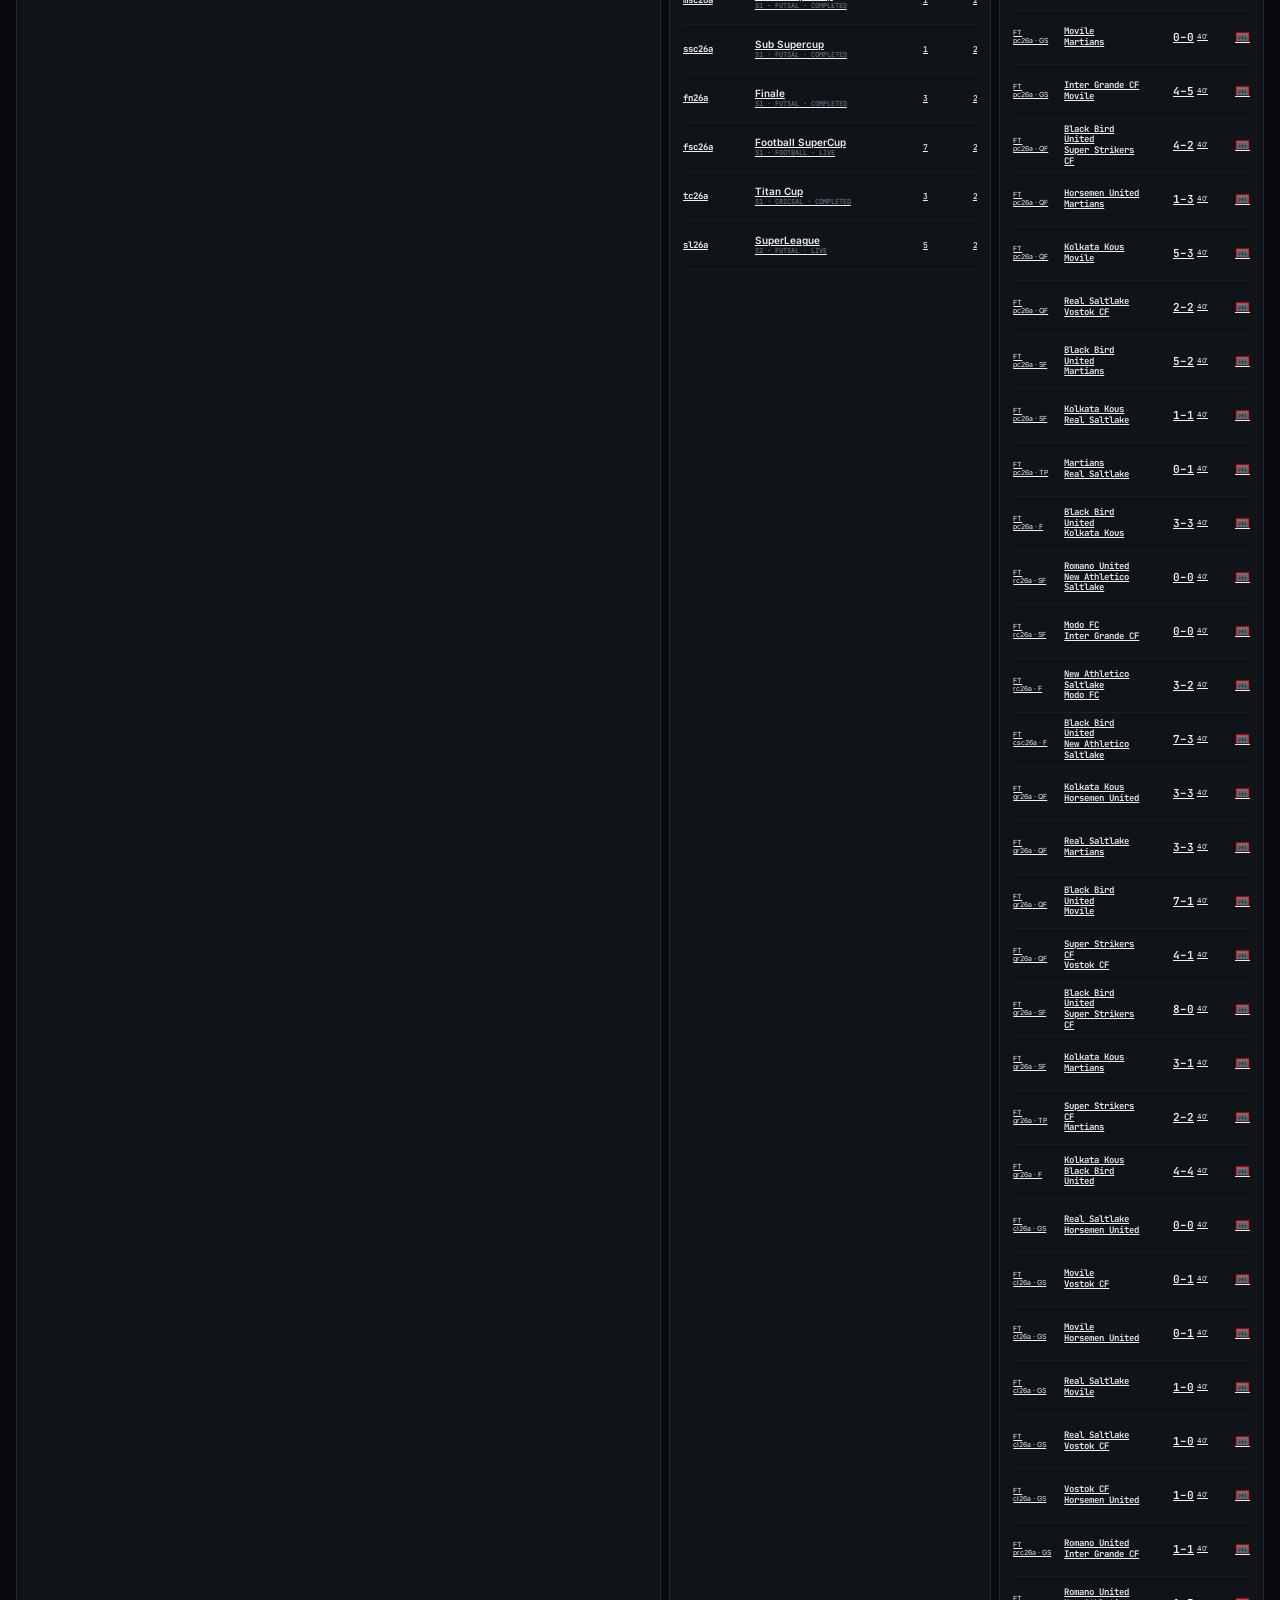
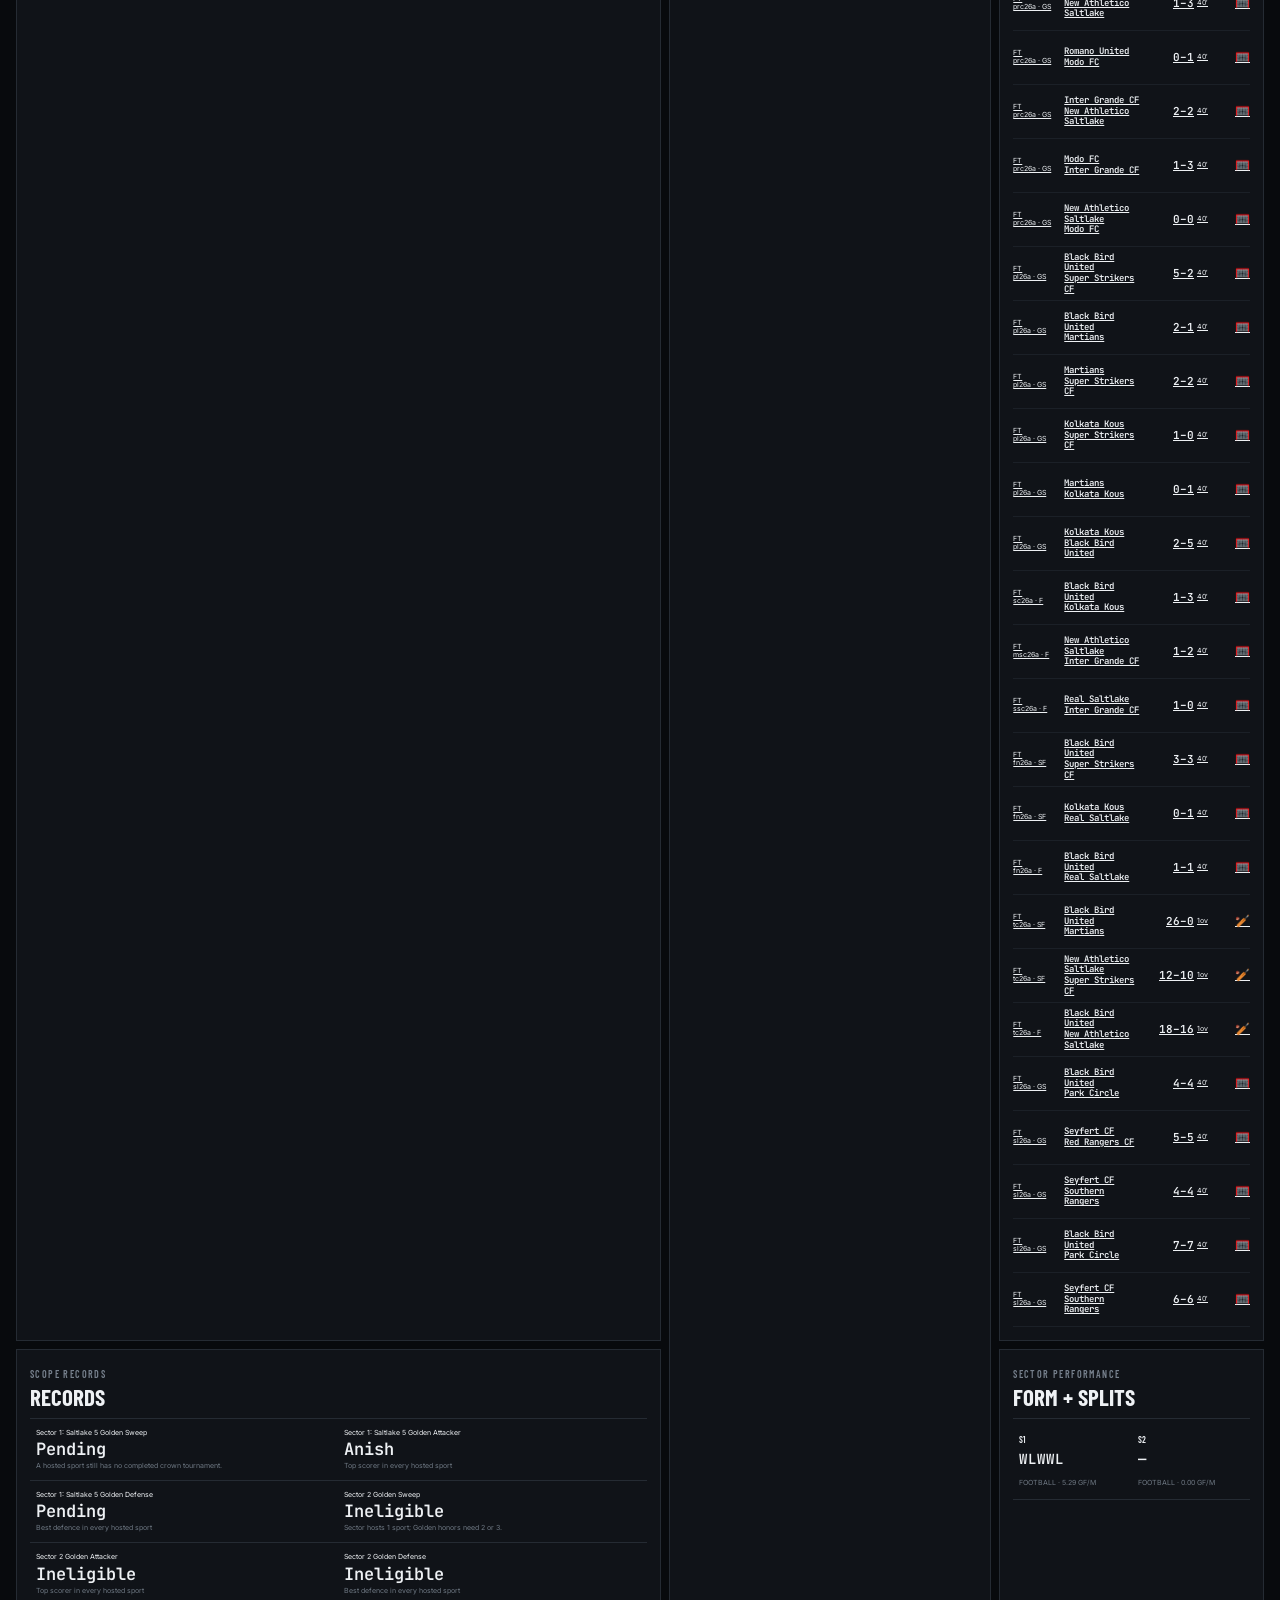
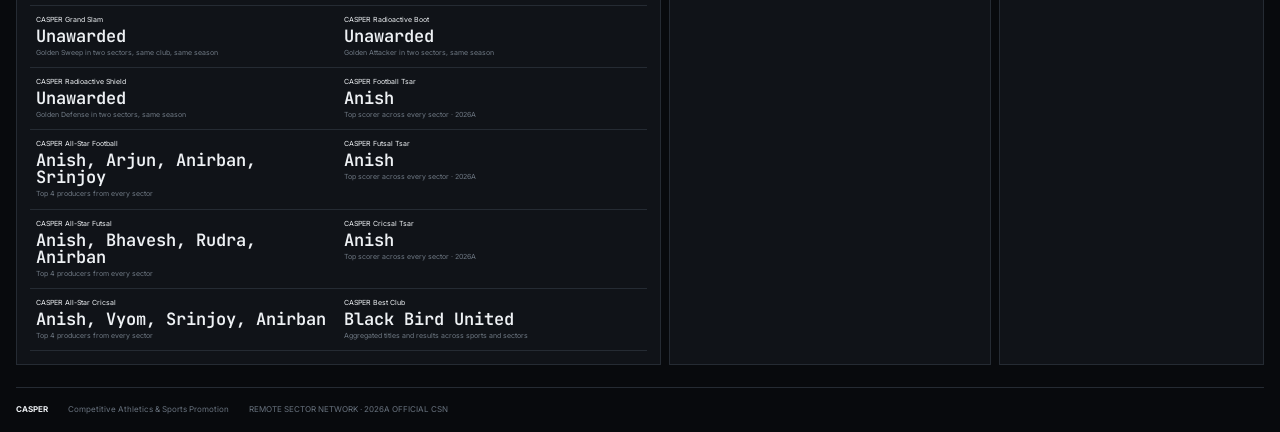
==== commit 66b0d318: "Add Awards link across remaining pages" ====
--- a/index.html
+++ b/index.html
@@ -4,8 +4,8 @@
   <meta charset="utf-8">
   <meta name="viewport" content="width=device-width,initial-scale=1">
   <title>CASPER — Sector Network</title>
-  <link rel="stylesheet" href="css/style.css?v=21">
-  <link rel="stylesheet" href="css/responsive.css?v=21">
+  <link rel="stylesheet" href="css/style.css?v=22">
+  <link rel="stylesheet" href="css/responsive.css?v=22">
 </head>
 <body>
 <header class="topbar">
@@ -18,6 +18,7 @@
     <a href="players.html">PLAYERS</a>
     <a href="matches.html">MATCHES</a>
     <a href="records.html">RECORDS</a>
+    <a href="awards.html">AWARDS</a>
     <a href="docs.html">DOCS</a>
   </nav>
 </header>
@@ -77,10 +78,10 @@
   <span>Competitive Athletics &amp; Sports Promotion</span>
   <span>REMOTE SECTOR NETWORK · 2026A OFFICIAL CSN</span>
 </footer>
-<script src="js/csn.js?v=21"></script>
-<script src="js/csn-meta.js?v=21"></script>
-<script src="js/data.js?v=21"></script>
-<script src="js/awards.js?v=21"></script>
-<script src="js/app.js?v=21"></script>
+<script src="js/csn.js?v=22"></script>
+<script src="js/csn-meta.js?v=22"></script>
+<script src="js/data.js?v=22"></script>
+<script src="js/awards.js?v=22"></script>
+<script src="js/app.js?v=22"></script>
 </body>
 </html>
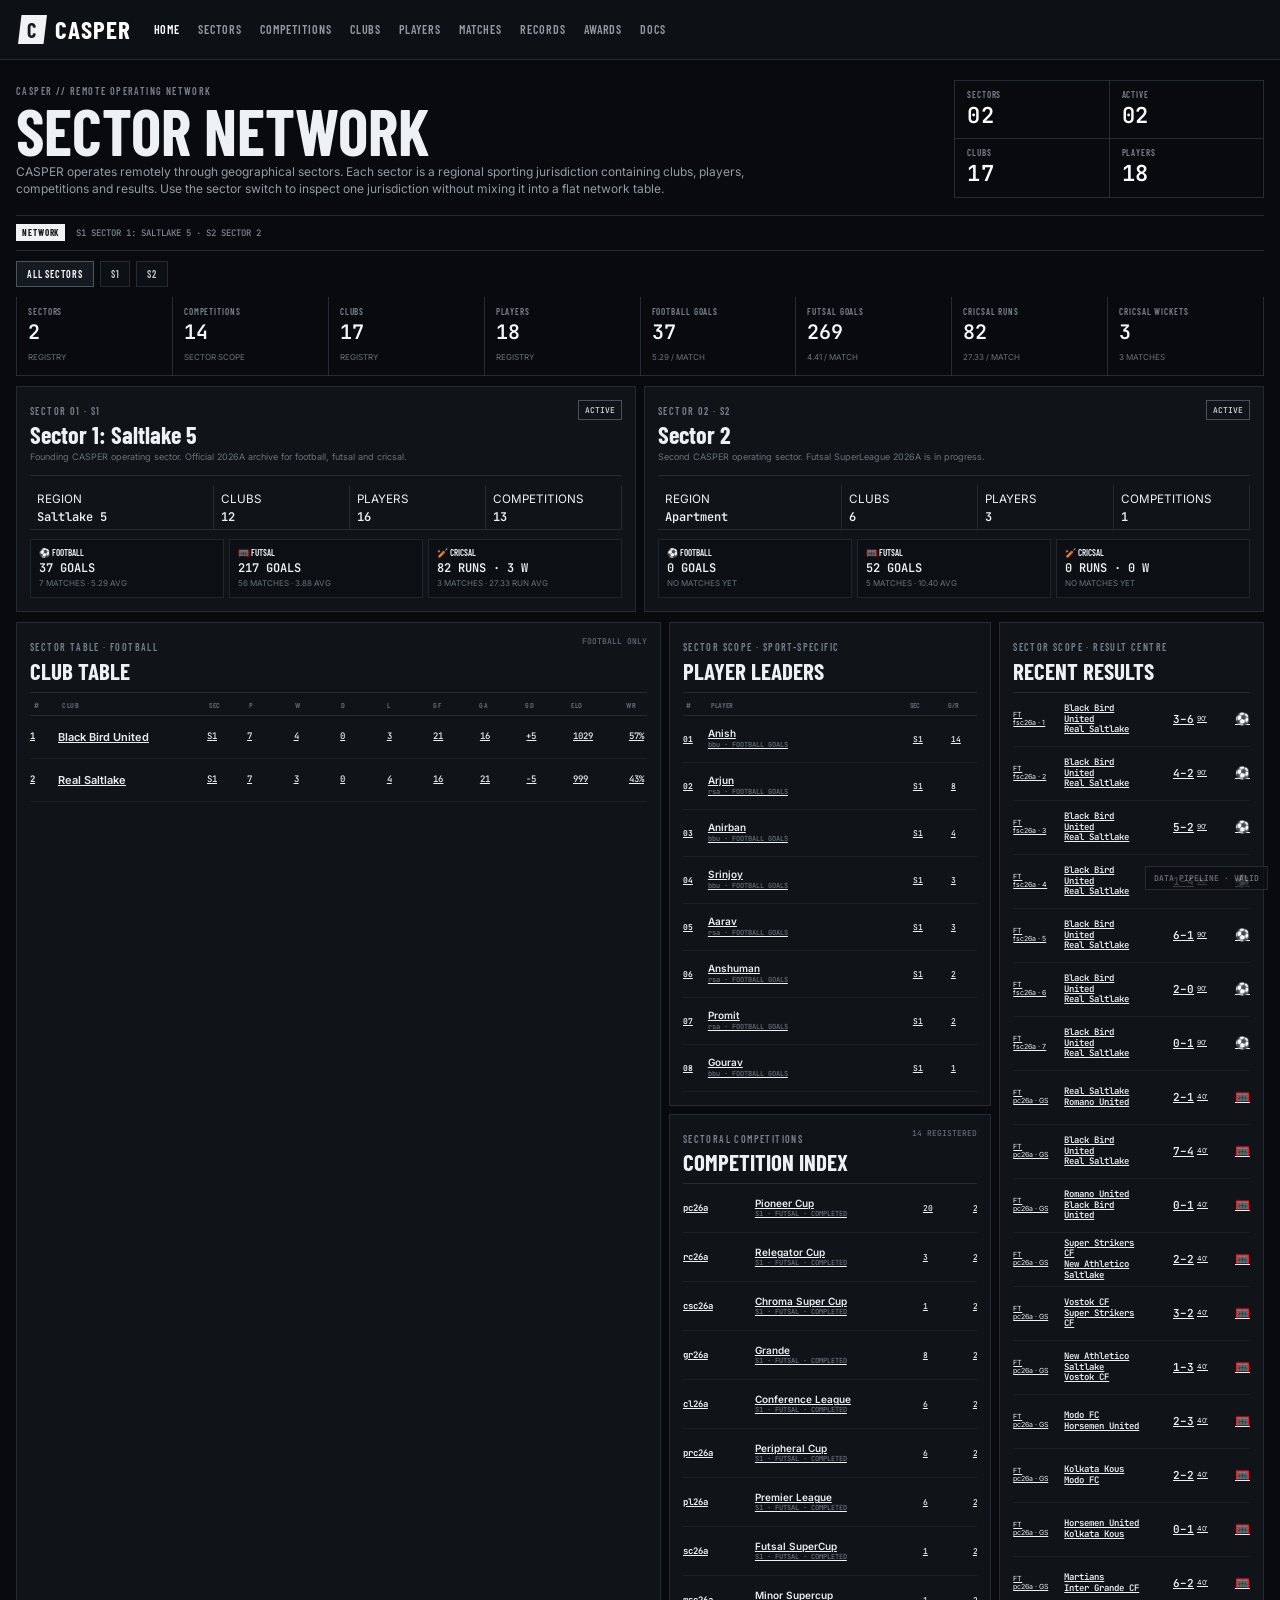
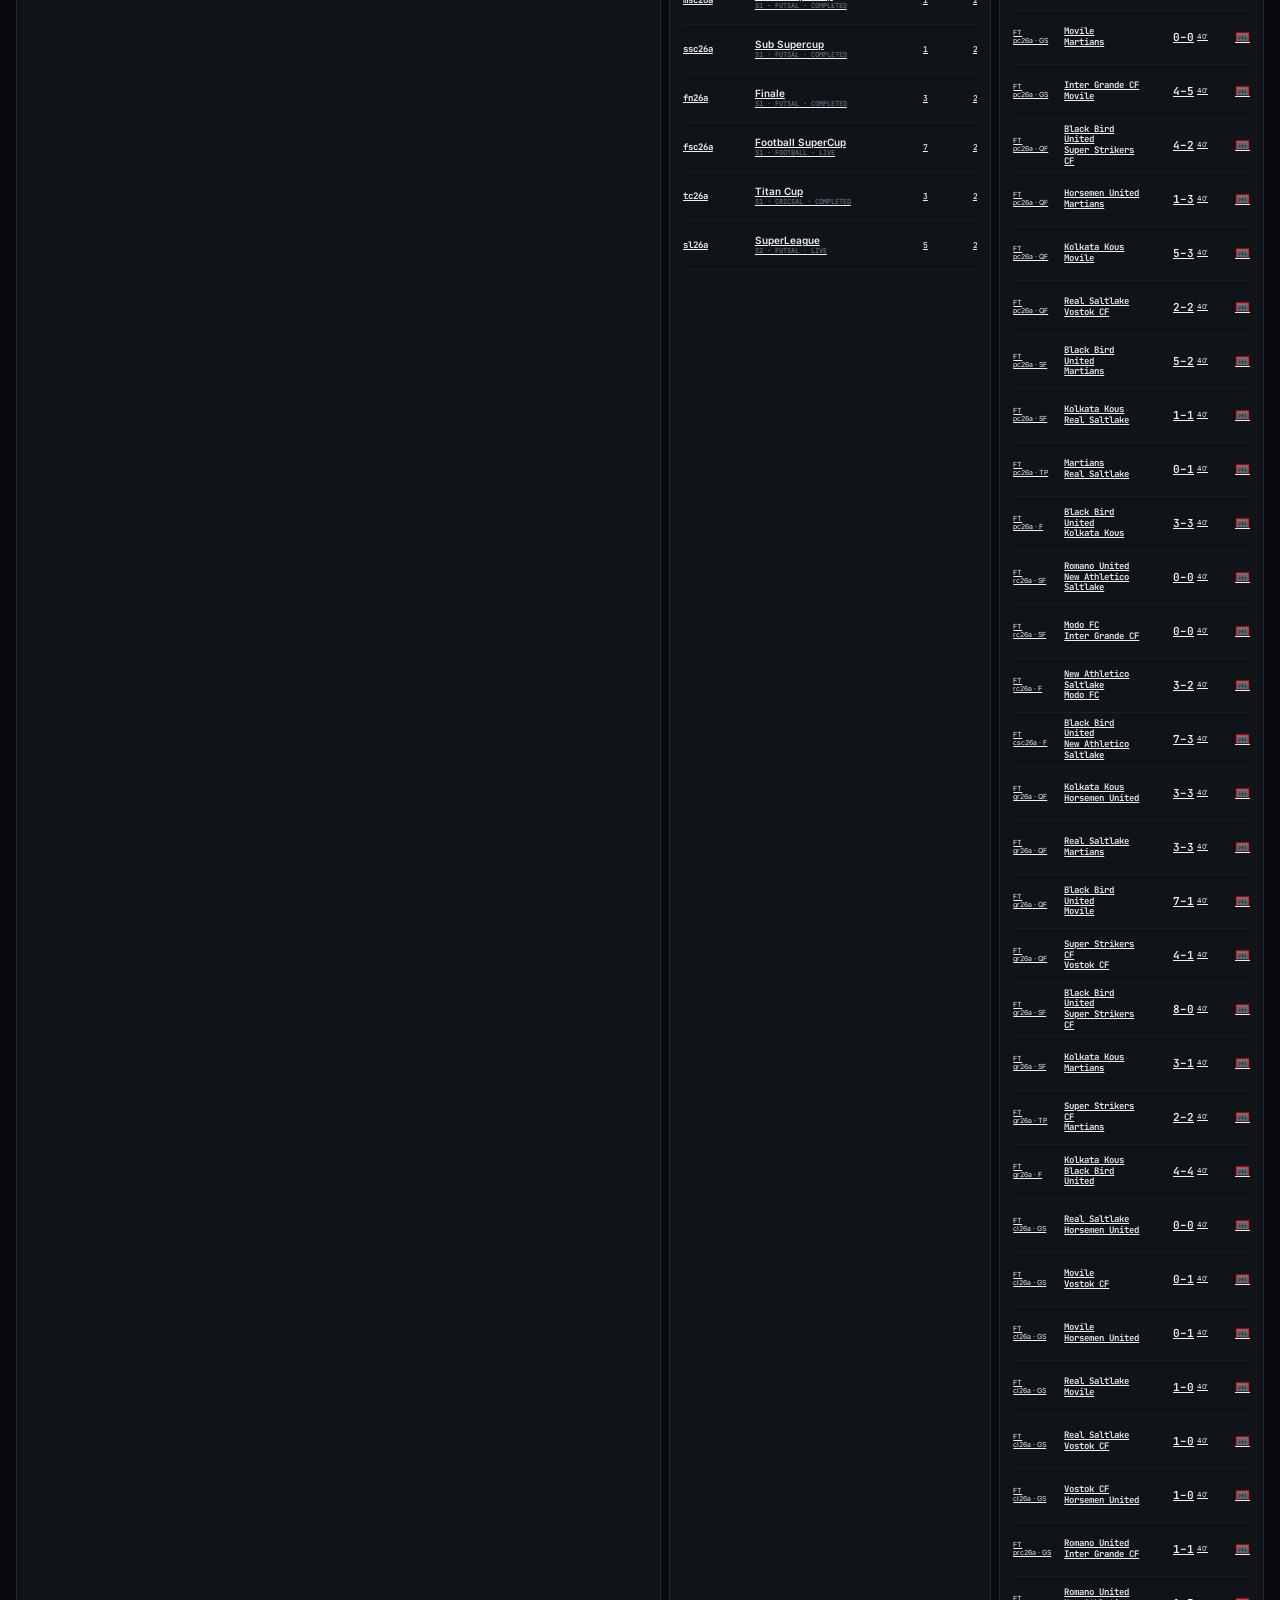
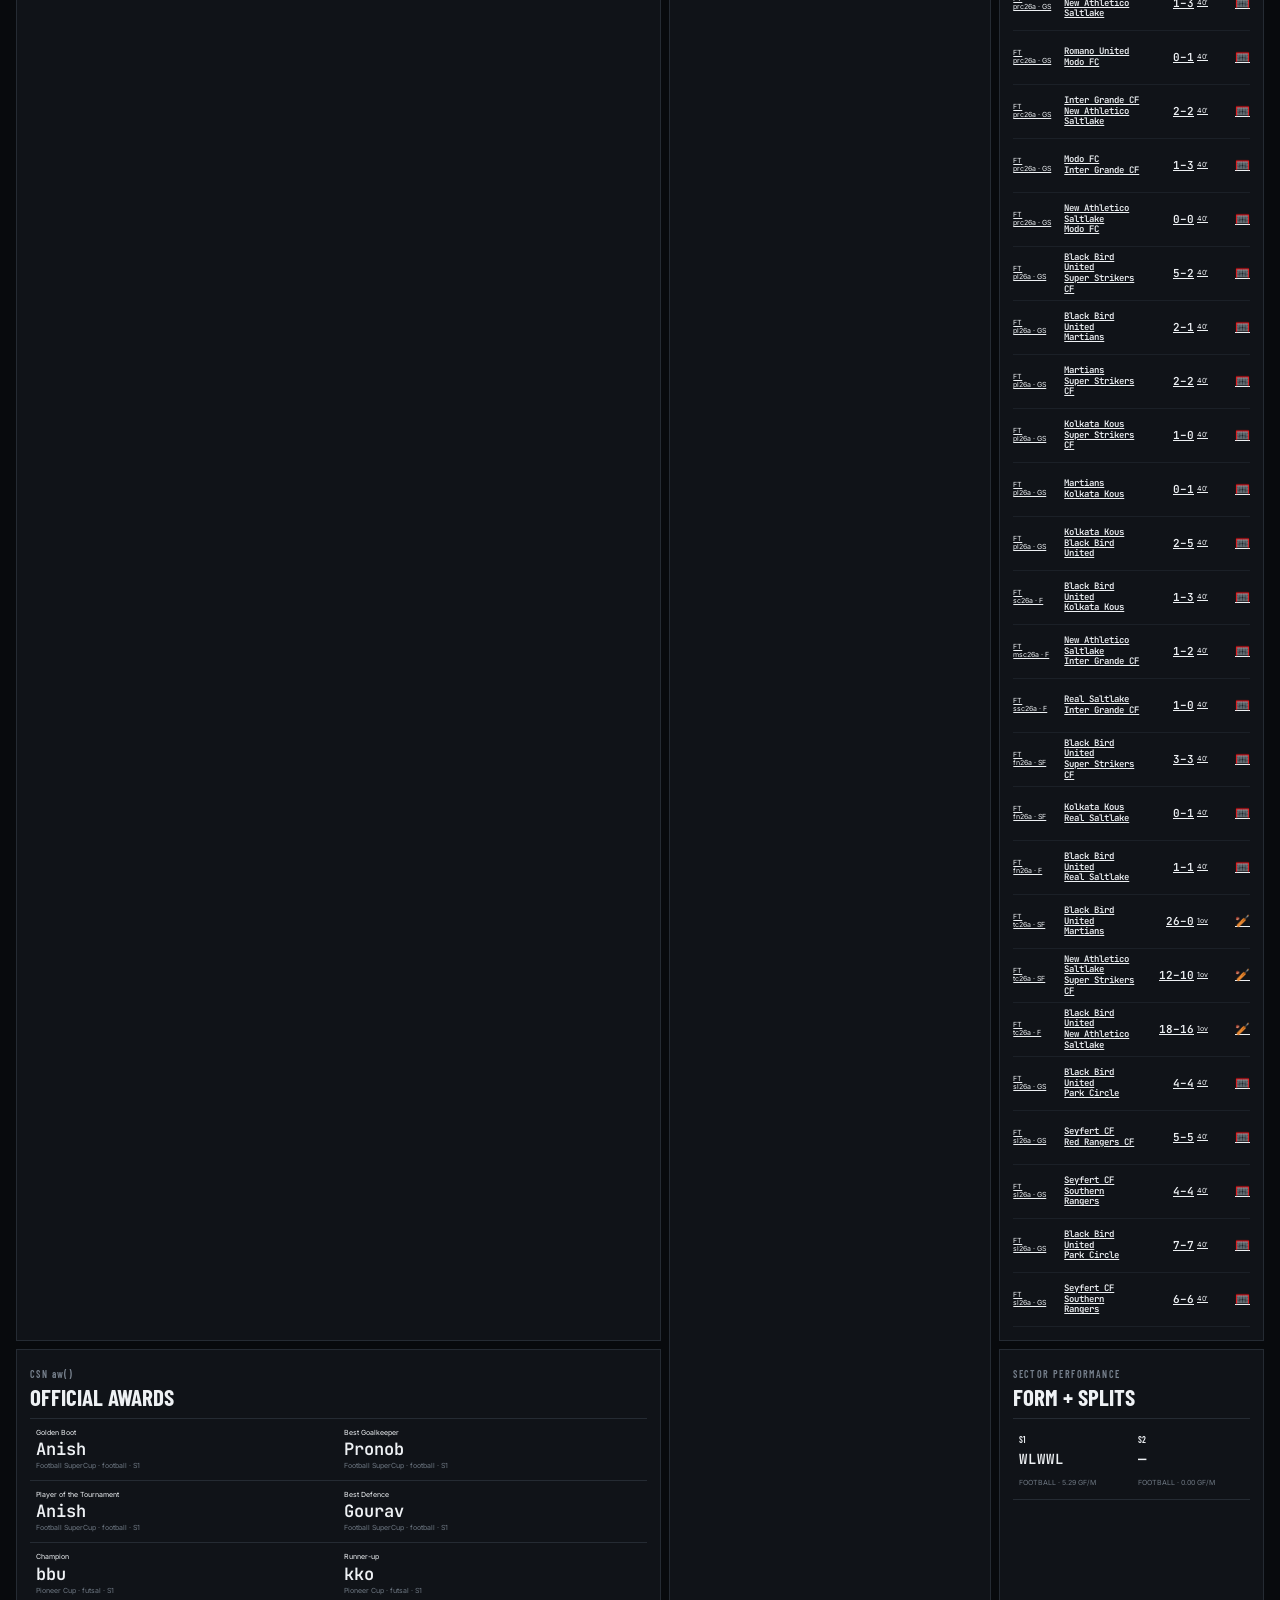
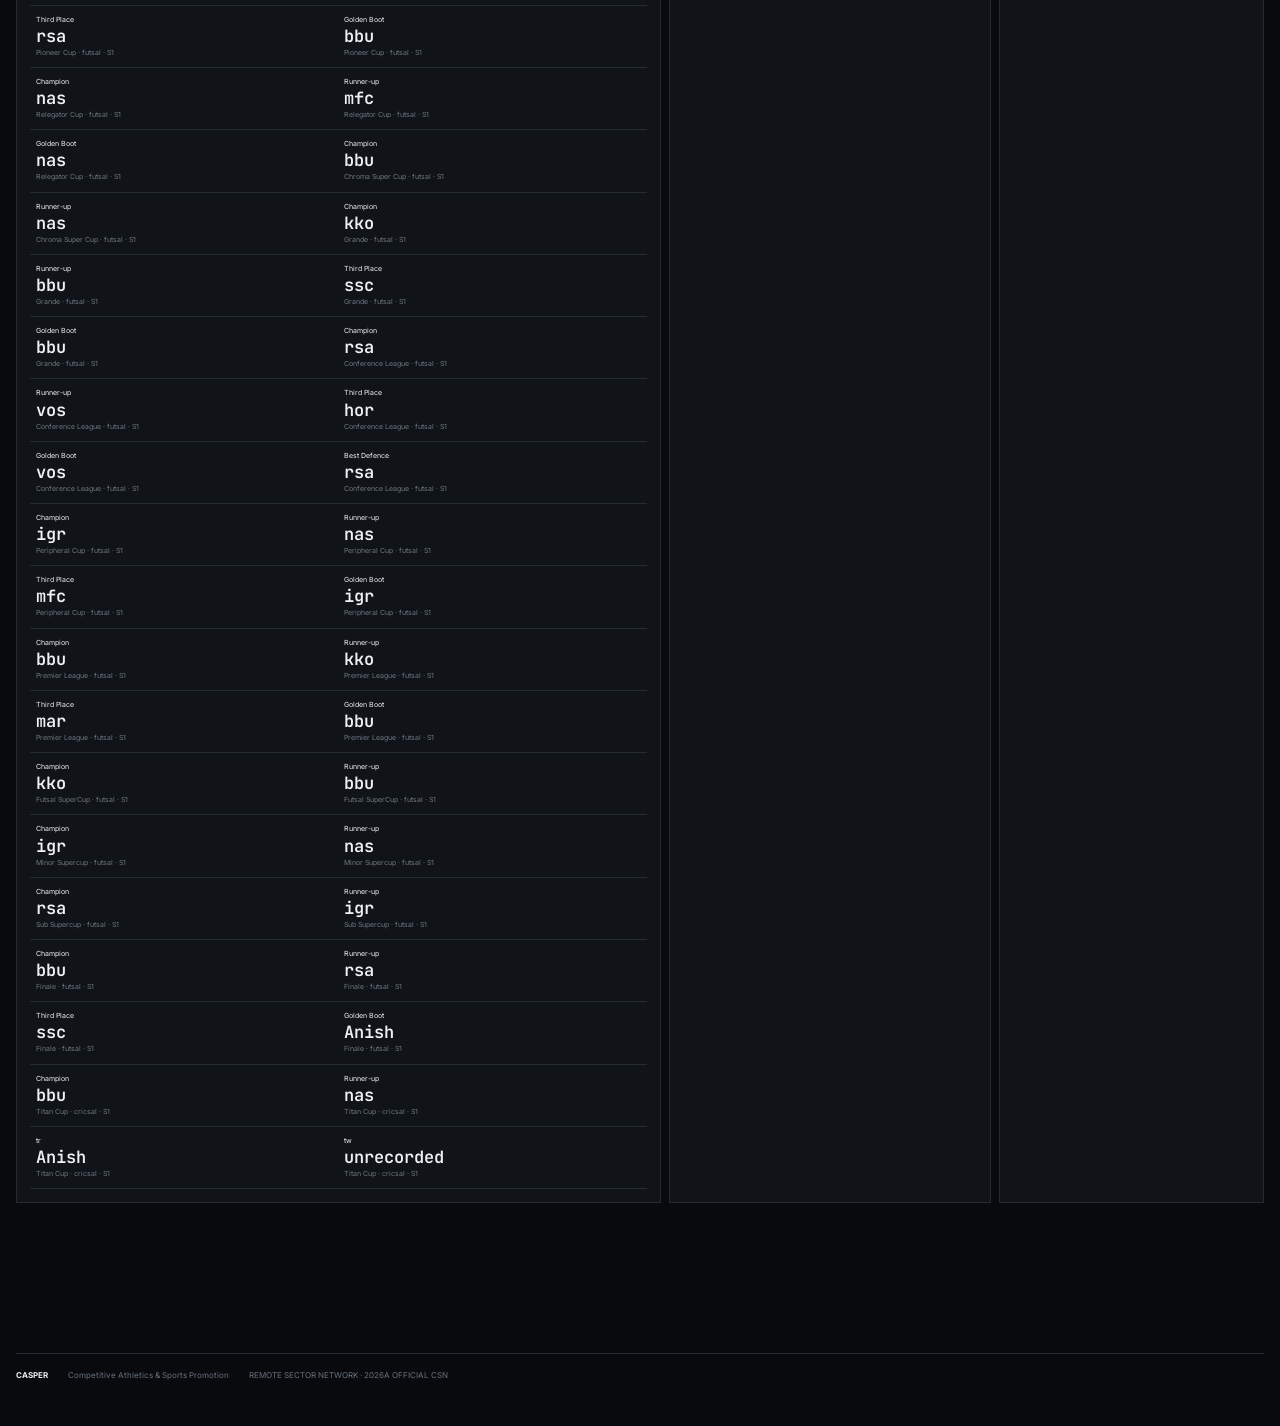
==== commit acb438e0: "Stop home page auto-awards and add bottom padding" ====
--- a/index.html
+++ b/index.html
@@ -4,8 +4,8 @@
   <meta charset="utf-8">
   <meta name="viewport" content="width=device-width,initial-scale=1">
   <title>CASPER — Sector Network</title>
-  <link rel="stylesheet" href="css/style.css?v=22">
-  <link rel="stylesheet" href="css/responsive.css?v=22">
+  <link rel="stylesheet" href="css/style.css?v=24">
+  <link rel="stylesheet" href="css/responsive.css?v=24">
 </head>
 <body>
 <header class="topbar">
@@ -64,7 +64,7 @@
       <div class="comp-list"><div id="competition-list"></div></div>
     </article>
     <article class="box record-box" id="records">
-      <header><div><small>SCOPE RECORDS</small><h2>RECORDS</h2></div></header>
+      <header><div><small>CSN aw()</small><h2>OFFICIAL AWARDS</h2></div></header>
       <div class="record-list" id="record-list"></div>
     </article>
     <article class="box form-box" id="form">
@@ -72,16 +72,16 @@
       <div class="form-grid" id="form-list"></div>
     </article>
   </section>
+  <div class="page-end-pad"></div>
 </main>
 <footer class="site-footer">
   <b>CASPER</b>
   <span>Competitive Athletics &amp; Sports Promotion</span>
   <span>REMOTE SECTOR NETWORK · 2026A OFFICIAL CSN</span>
 </footer>
-<script src="js/csn.js?v=22"></script>
-<script src="js/csn-meta.js?v=22"></script>
-<script src="js/data.js?v=22"></script>
-<script src="js/awards.js?v=22"></script>
-<script src="js/app.js?v=22"></script>
+<script src="js/csn.js?v=24"></script>
+<script src="js/data.js?v=24"></script>
+<script src="js/entity-honors.js?v=24"></script>
+<script src="js/app.js?v=24"></script>
 </body>
 </html>
--- a/css/responsive.css
+++ b/css/responsive.css
@@ -1,6 +1,8 @@
 html,body{overflow-x:visible}
-/* CASPER responsive layout — tables scroll inside their box instead of stretching the page. */
 main,.site-footer,main>*,.mast,.data-grid,.data-grid>*,.detail-grid,.detail-grid>*,.competition-shell,.comp-main,.comp-main>*,.box,.table-scroll,.comp-list{min-width:0}
+main{padding-bottom:72px}
+.page-end-pad{height:56px}
+.site-footer{margin-bottom:28px}
 .stats{grid-template-columns:repeat(auto-fit,minmax(112px,1fr))}
 .stats div,.stats small,.stats strong,.stats span{min-width:0;overflow:hidden;text-overflow:ellipsis}
 .sector-grid{grid-template-columns:repeat(2,minmax(0,1fr))}
@@ -16,6 +18,8 @@
 .filter-bar input,#filter{width:100%;min-width:0;padding:11px;background:#0c0f13;border:1px solid #252b33;color:#fff;font:500 10px JetBrains Mono;outline:0}
 .topbar .search{margin-left:auto;flex:0 0 auto}
 .sector-card h2 a{text-decoration:none}
+.list-row-rich{grid-template-columns:90px minmax(180px,2fr) minmax(160px,1.2fr) minmax(220px,1.4fr)}
+.list-row-rich small{white-space:normal;text-align:right;line-height:1.35}
 @media(max-width:1050px){
   .mast{grid-template-columns:minmax(0,1fr) minmax(0,280px)}
   .data-grid{grid-template-columns:minmax(0,1.55fr) minmax(0,1fr);grid-template-areas:'clubs players' 'clubs results' 'comps comps' 'records form'}
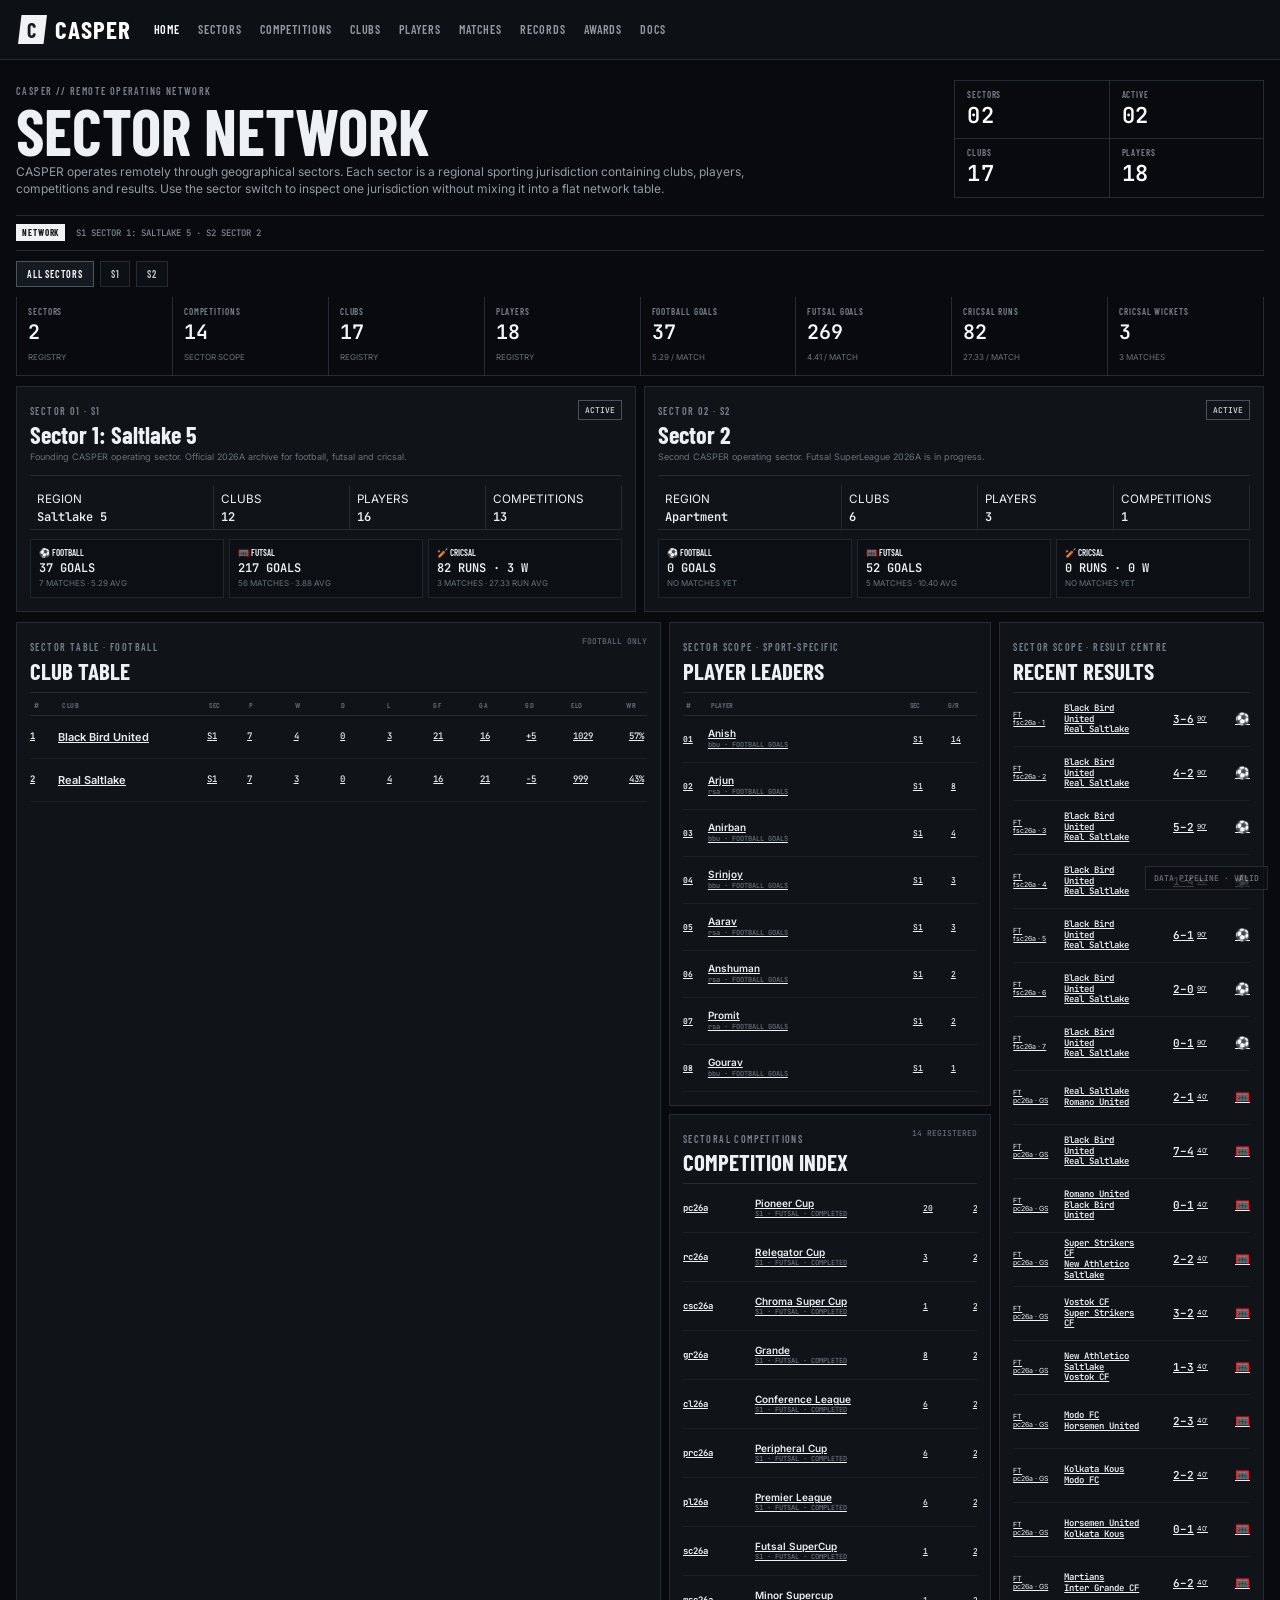
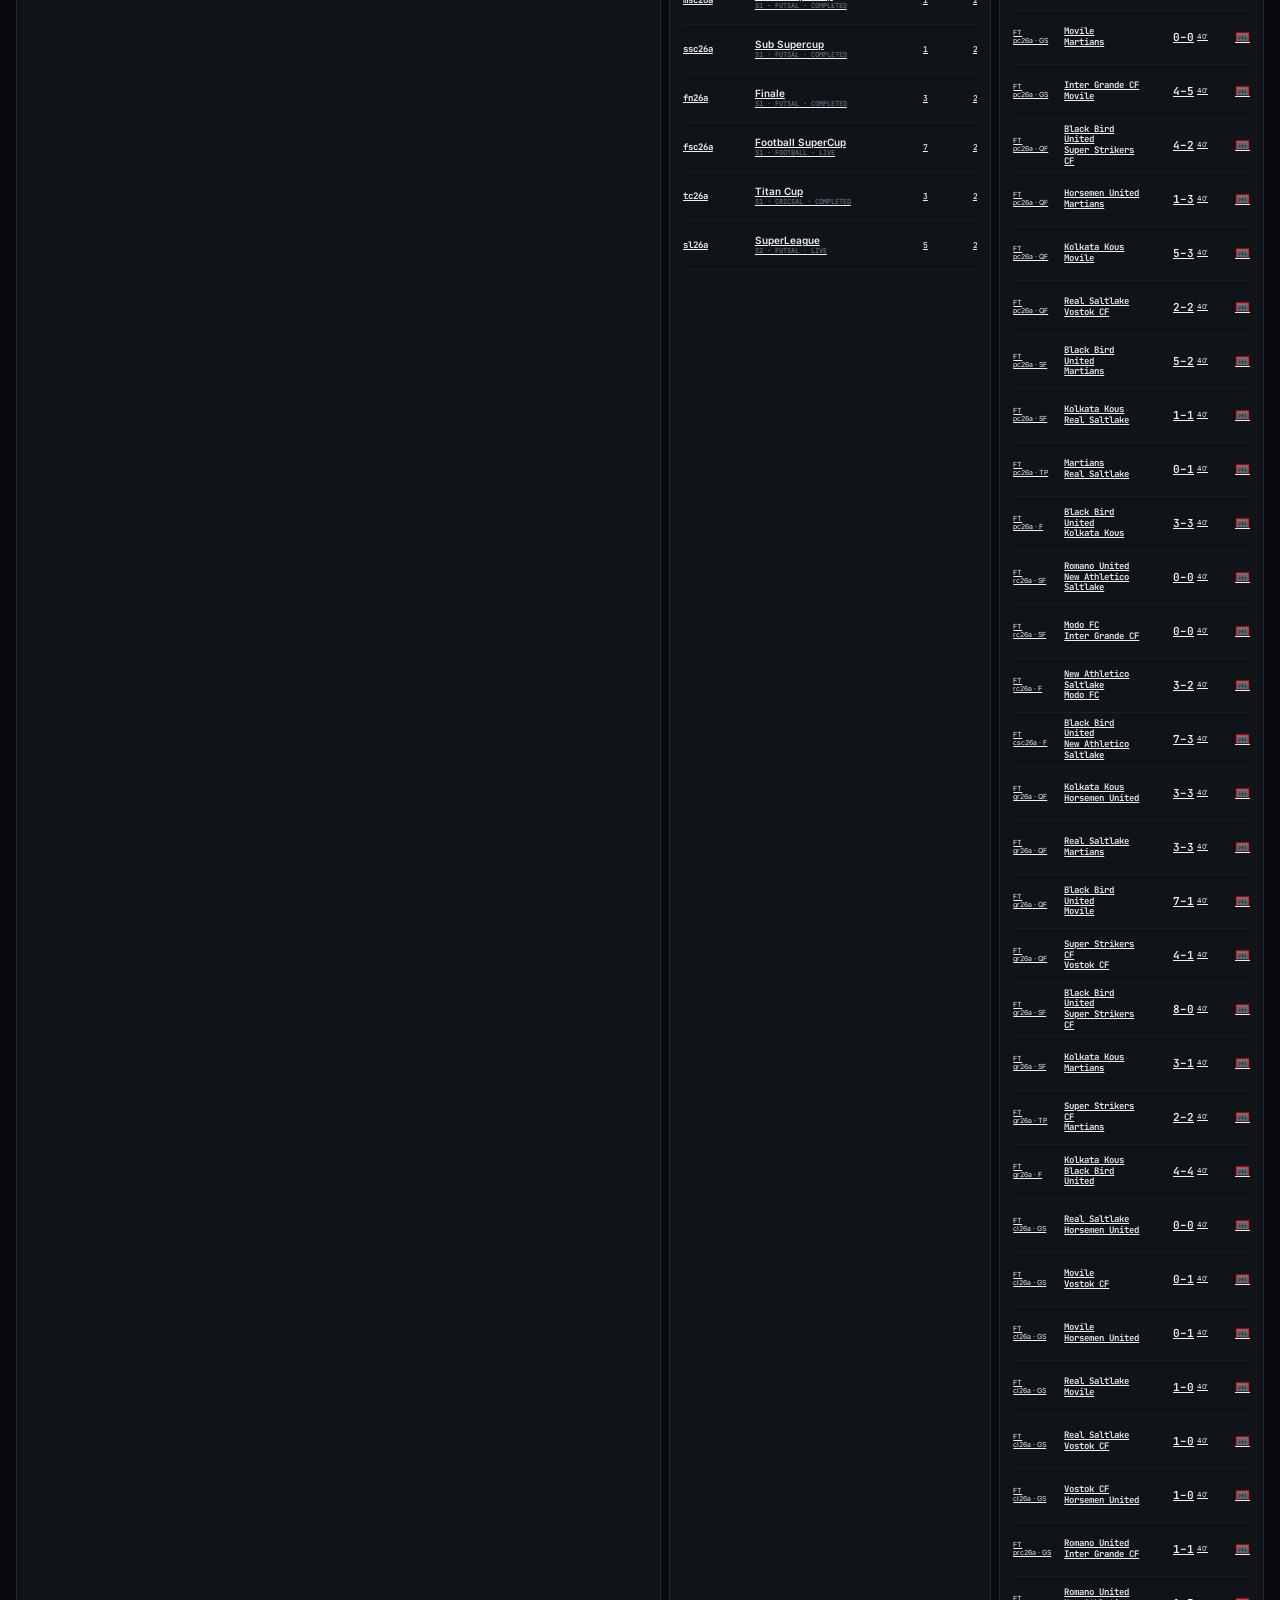
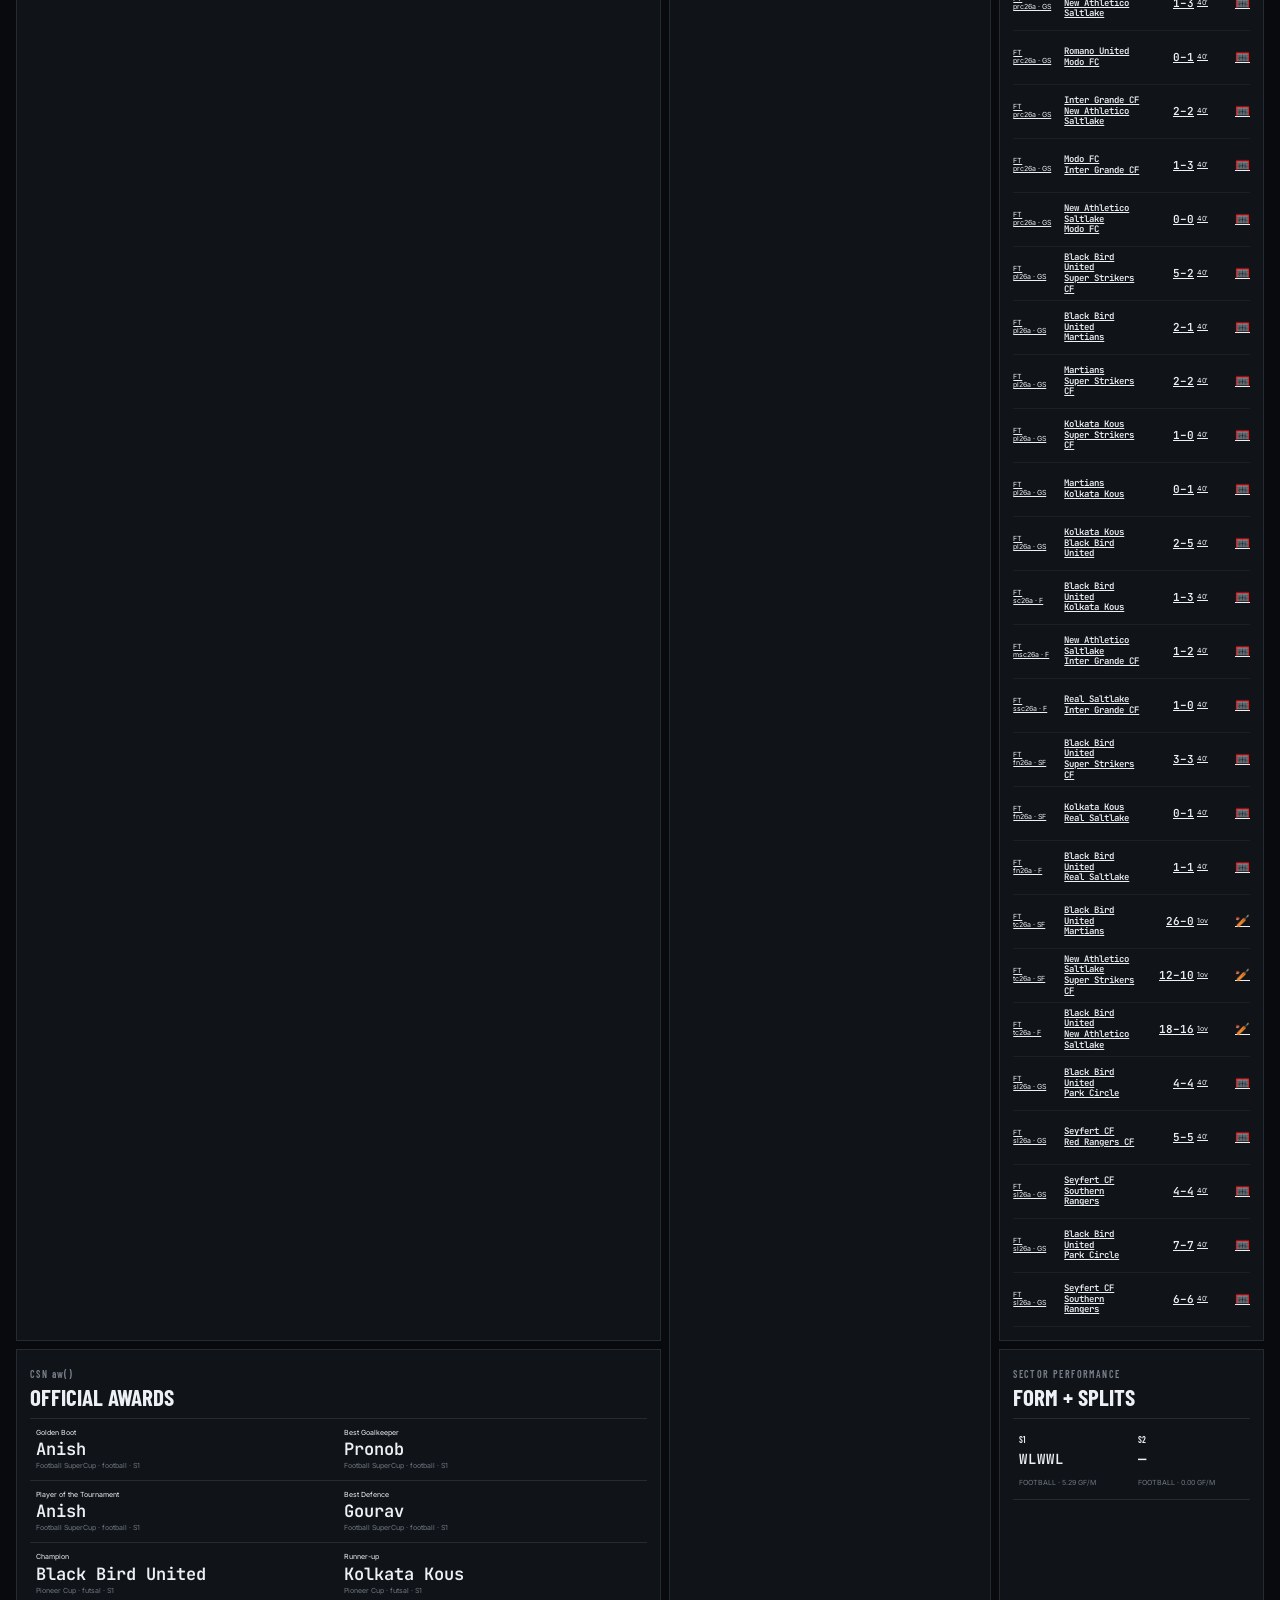
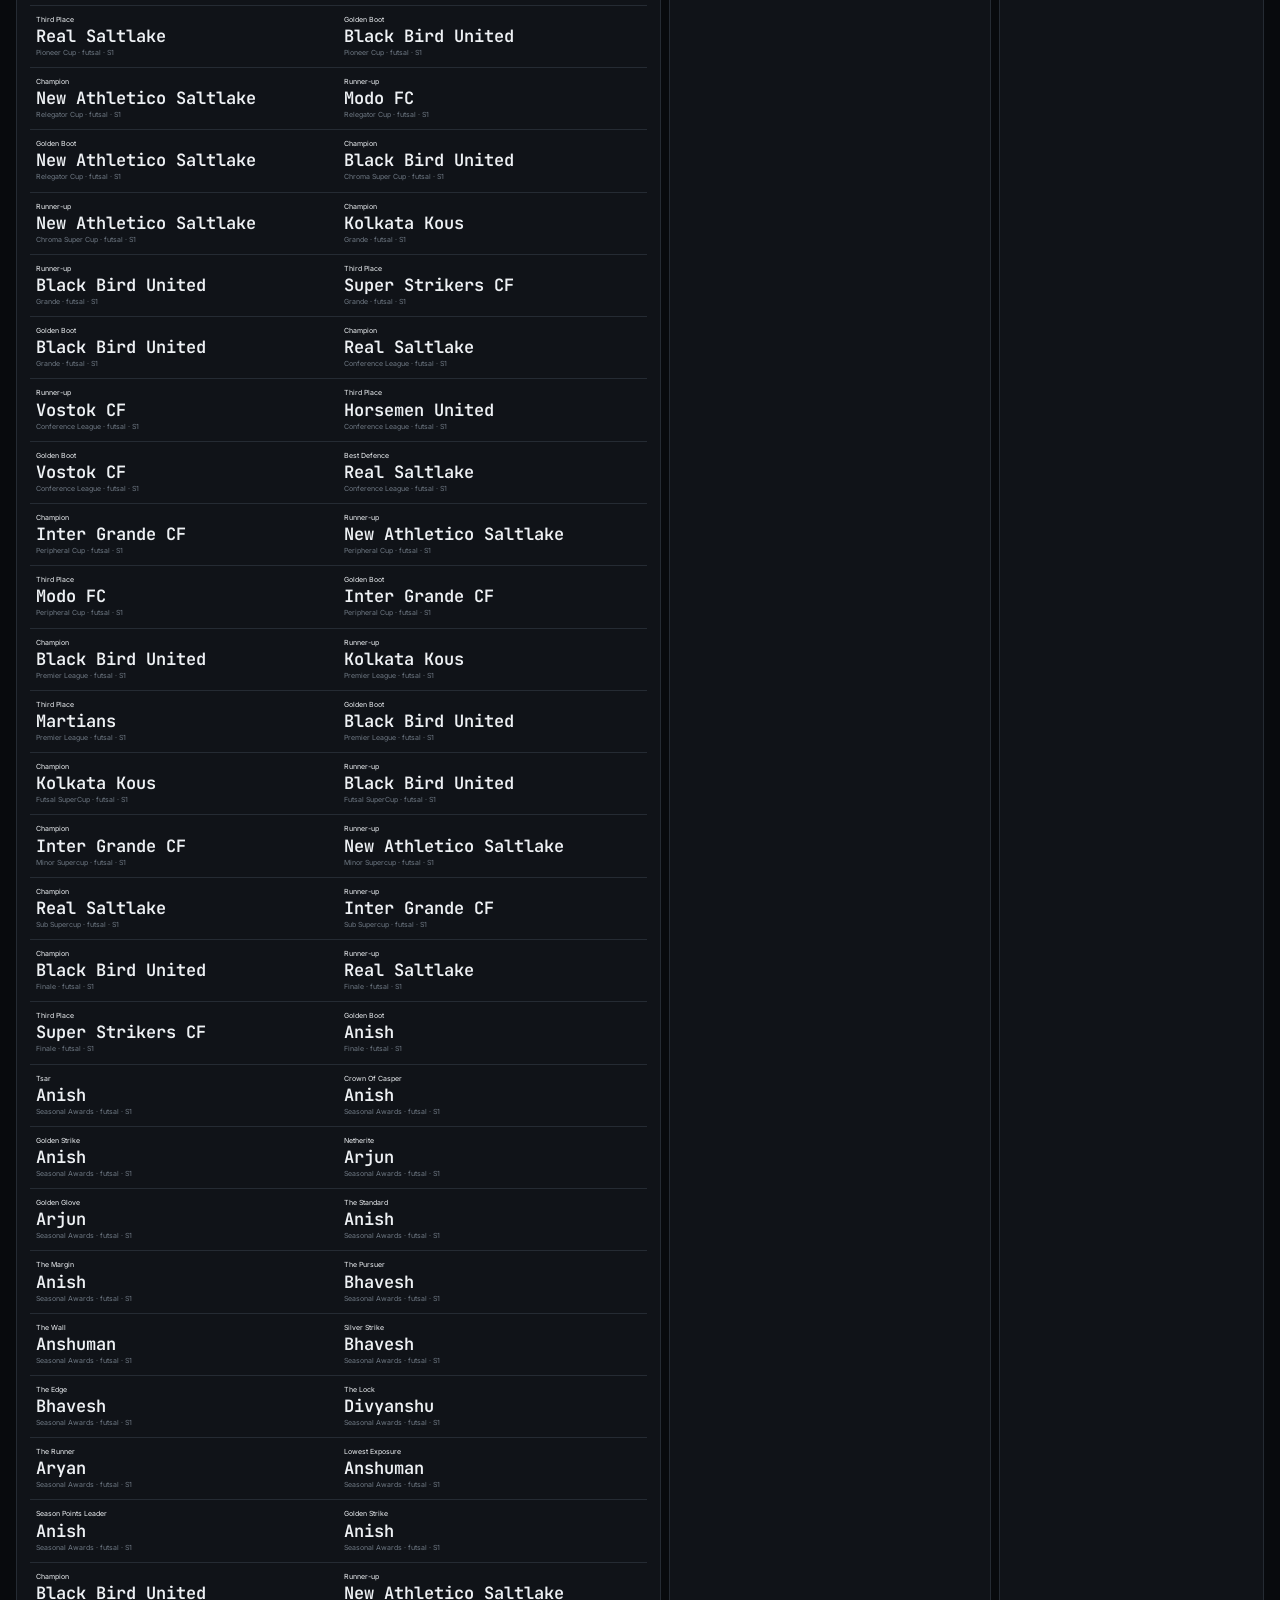
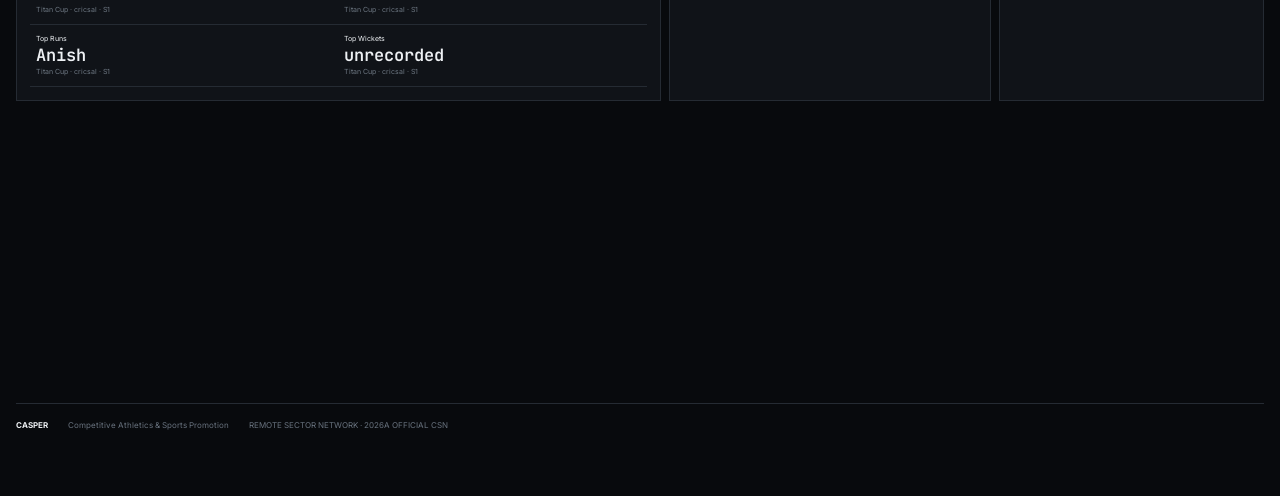
==== commit 3e4efc32: "Cache-bust homepage to v=25" ====
--- a/index.html
+++ b/index.html
@@ -4,8 +4,8 @@
   <meta charset="utf-8">
   <meta name="viewport" content="width=device-width,initial-scale=1">
   <title>CASPER — Sector Network</title>
-  <link rel="stylesheet" href="css/style.css?v=24">
-  <link rel="stylesheet" href="css/responsive.css?v=24">
+  <link rel="stylesheet" href="css/style.css?v=25">
+  <link rel="stylesheet" href="css/responsive.css?v=25">
 </head>
 <body>
 <header class="topbar">
@@ -76,12 +76,12 @@
 </main>
 <footer class="site-footer">
   <b>CASPER</b>
-  <span>Competitive Athletics &amp; Sports Promotion</span>
+  <span>Competitive Athletics & Sports Promotion</span>
   <span>REMOTE SECTOR NETWORK · 2026A OFFICIAL CSN</span>
 </footer>
-<script src="js/csn.js?v=24"></script>
-<script src="js/data.js?v=24"></script>
-<script src="js/entity-honors.js?v=24"></script>
-<script src="js/app.js?v=24"></script>
+<script src="js/csn.js?v=25"></script>
+<script src="js/data.js?v=25"></script>
+<script src="js/entity-honors.js?v=25"></script>
+<script src="js/app.js?v=25"></script>
 </body>
 </html>
--- a/css/responsive.css
+++ b/css/responsive.css
@@ -1,8 +1,8 @@
 html,body{overflow-x:visible}
 main,.site-footer,main>*,.mast,.data-grid,.data-grid>*,.detail-grid,.detail-grid>*,.competition-shell,.comp-main,.comp-main>*,.box,.table-scroll,.comp-list{min-width:0}
-main{padding-bottom:72px}
-.page-end-pad{height:56px}
-.site-footer{margin-bottom:28px}
+main{padding-bottom:160px}
+.page-end-pad{display:block;height:120px;min-height:120px}
+.site-footer{margin-bottom:48px}
 .stats{grid-template-columns:repeat(auto-fit,minmax(112px,1fr))}
 .stats div,.stats small,.stats strong,.stats span{min-width:0;overflow:hidden;text-overflow:ellipsis}
 .sector-grid{grid-template-columns:repeat(2,minmax(0,1fr))}
